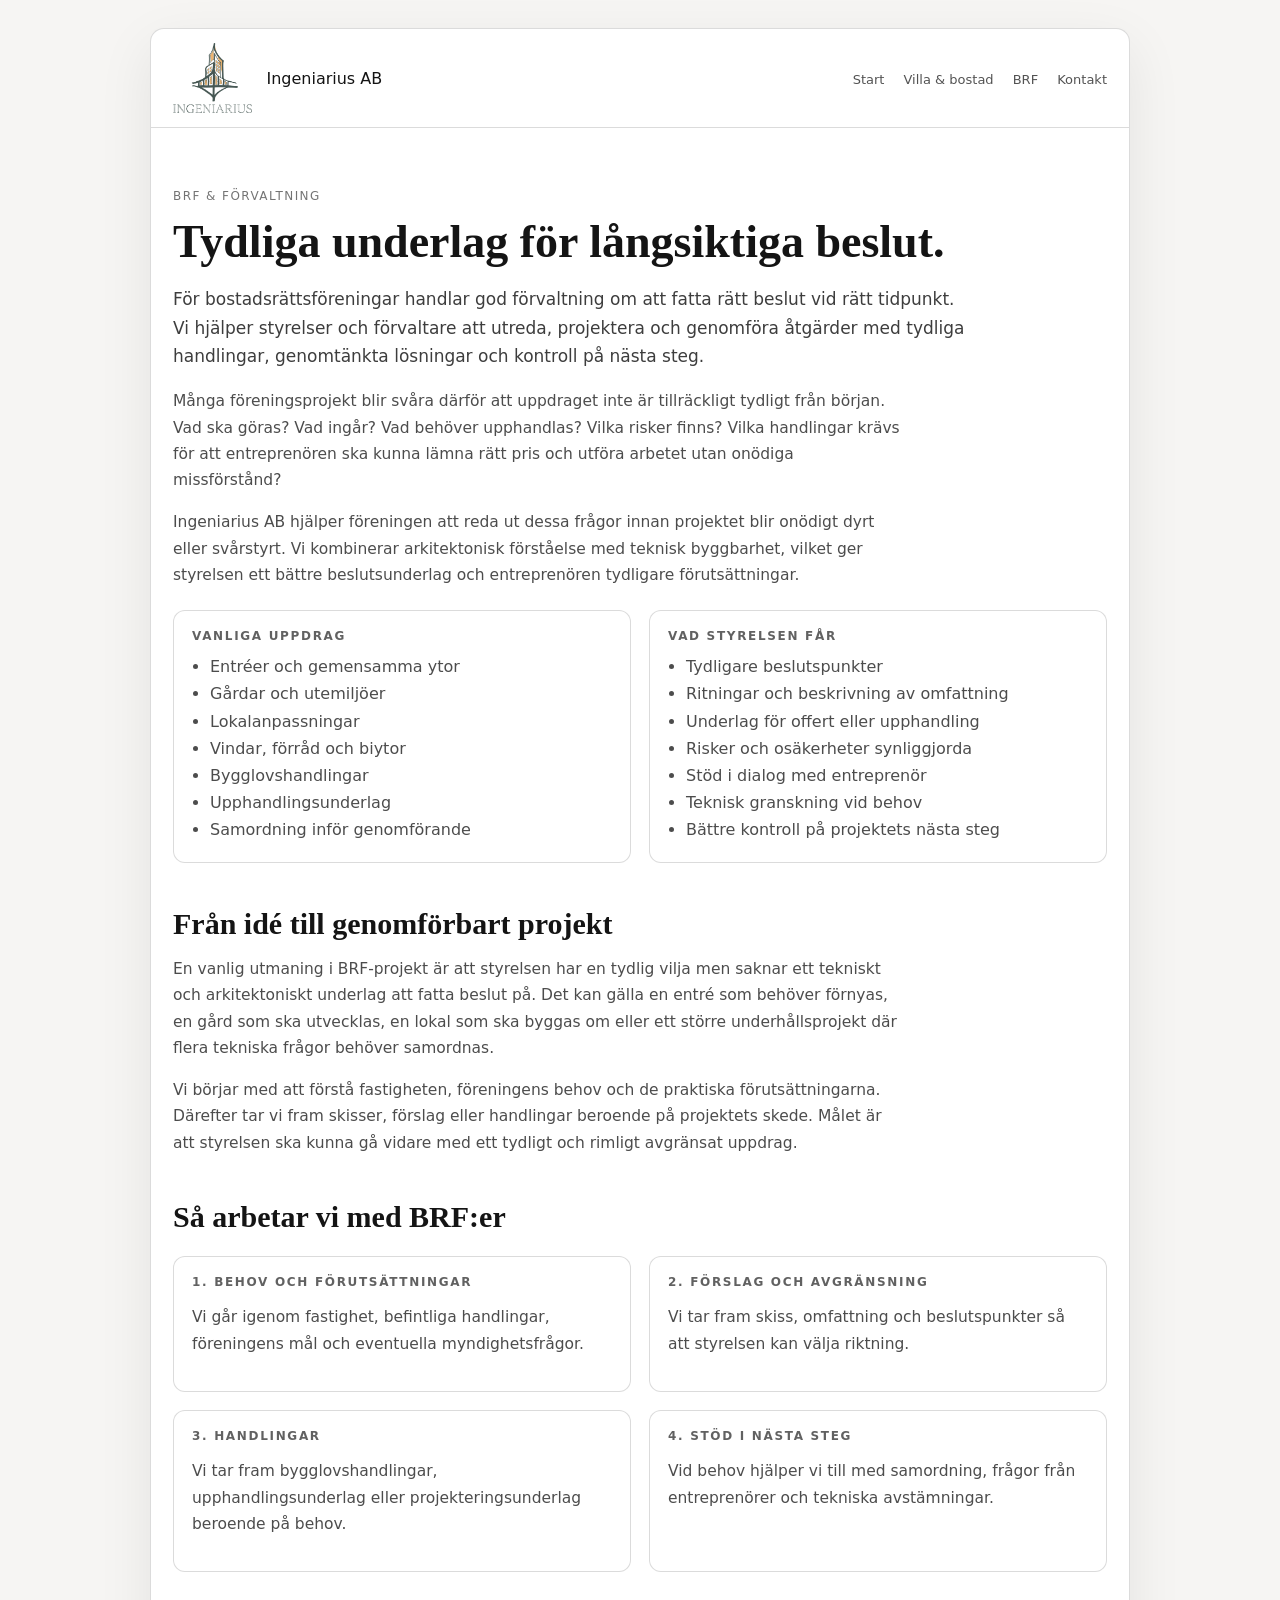
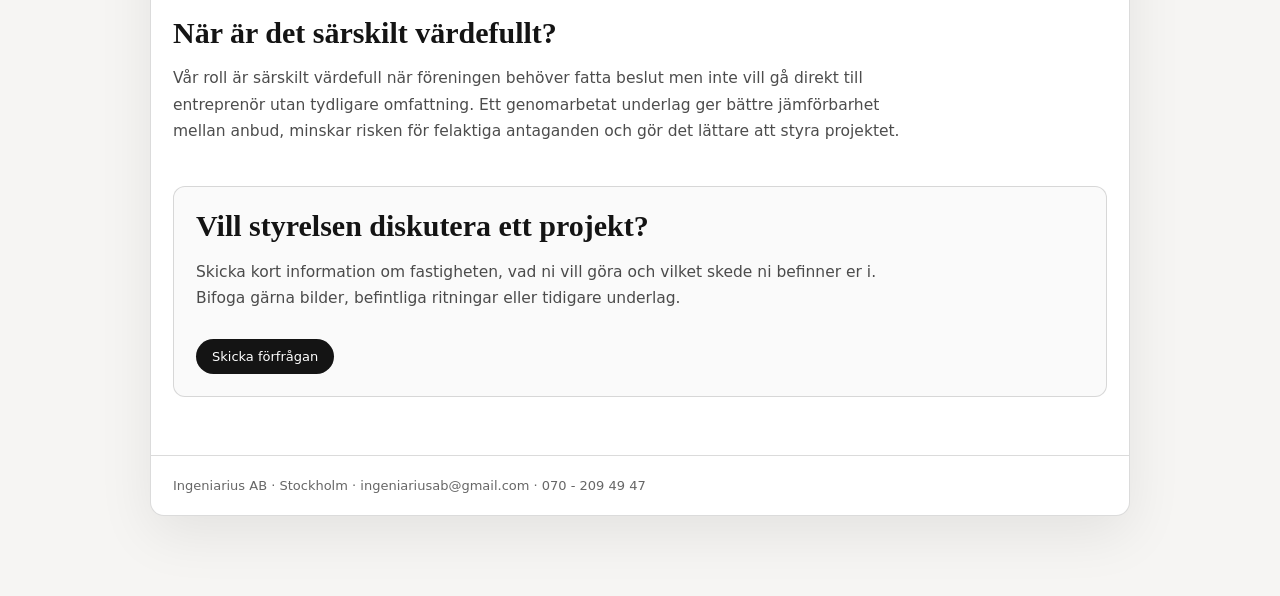
==== brf-och-forvaltning.html @ f2232876 "Create brf-och-forvaltning.html" ====
<!doctype html>
<html lang="sv">
<head>
  <meta charset="utf-8">
  <meta name="viewport" content="width=device-width,initial-scale=1">
  <title>BRF & förvaltning — Ingeniarius AB</title>
  <style>
    body{margin:0;background:#f6f5f3;color:#141414;font-family:system-ui,-apple-system,Segoe UI,Roboto,Arial,sans-serif}
    .wrap{max-width:980px;margin:0 auto;padding:28px 18px 80px}
    .card{background:#fff;border:1px solid rgba(0,0,0,.14);border-radius:14px;box-shadow:0 18px 55px rgba(0,0,0,.08);overflow:hidden}
    header{display:flex;justify-content:space-between;align-items:center;padding:14px 22px;border-bottom:1px solid rgba(0,0,0,.14)}
    .brand{display:flex;align-items:center;gap:14px;text-decoration:none;color:#141414}
    .brand img{height:70px;width:auto}
    nav a{margin-left:14px;text-decoration:none;color:rgba(0,0,0,.68);font-size:13px}
    main{padding:58px 22px}
    h1,h2{font-family:Georgia,serif;font-weight:600}
    h1{font-size:46px;line-height:1.05;margin:0 0 18px}
    h2{font-size:30px;margin:44px 0 12px}
    p{font-size:15.5px;line-height:1.7;color:rgba(0,0,0,.70);max-width:74ch}
    .lead{font-size:17px;color:rgba(0,0,0,.76)}
    .grid{display:grid;grid-template-columns:1fr 1fr;gap:18px;margin-top:22px}
    .box{border:1px solid rgba(0,0,0,.14);border-radius:12px;padding:18px;background:#fff}
    .box h3{font-size:12px;letter-spacing:.14em;text-transform:uppercase;color:rgba(0,0,0,.62);margin:0 0 10px}
    ul{margin:0;padding-left:18px;color:rgba(0,0,0,.70);line-height:1.7}
    .cta{margin-top:42px;padding:22px;border:1px solid rgba(0,0,0,.14);border-radius:12px;background:#fafafa}
    .btn{display:inline-block;margin-top:12px;padding:10px 16px;border-radius:999px;background:#141414;color:#fff;text-decoration:none;font-size:13px}
    footer{padding:22px;border-top:1px solid rgba(0,0,0,.14);color:rgba(0,0,0,.60);font-size:13px}
    @media(max-width:760px){.grid{grid-template-columns:1fr}h1{font-size:38px}header{align-items:flex-start;flex-direction:column;gap:12px}nav a{margin-left:0;margin-right:12px}.brand img{height:56px}}
  </style>
</head>

<body>
  <div class="wrap">
    <div class="card">
      <header>
        <a class="brand" href="index.html">
          <img src="/assets/img/ING.png" alt="Ingeniarius AB">
          <span>Ingeniarius AB</span>
        </a>
        <nav>
          <a href="index.html">Start</a>
          <a href="villa-och-bostad.html">Villa & bostad</a>
          <a href="brf-och-forvaltning.html">BRF</a>
          <a href="kontakt.html">Kontakt</a>
        </nav>
      </header>

      <main>
        <p style="font-size:12px;letter-spacing:.12em;text-transform:uppercase;color:rgba(0,0,0,.55);margin:0 0 12px">
          BRF & förvaltning
        </p>

        <h1>Tydliga underlag för långsiktiga beslut.</h1>

        <p class="lead">
          För bostadsrättsföreningar handlar god förvaltning om att fatta rätt beslut vid rätt tidpunkt.
          Vi hjälper styrelser och förvaltare att utreda, projektera och genomföra åtgärder med tydliga handlingar,
          genomtänkta lösningar och kontroll på nästa steg.
        </p>

        <p>
          Många föreningsprojekt blir svåra därför att uppdraget inte är tillräckligt tydligt från början.
          Vad ska göras? Vad ingår? Vad behöver upphandlas? Vilka risker finns? Vilka handlingar krävs för att entreprenören
          ska kunna lämna rätt pris och utföra arbetet utan onödiga missförstånd?
        </p>

        <p>
          Ingeniarius AB hjälper föreningen att reda ut dessa frågor innan projektet blir onödigt dyrt eller svårstyrt.
          Vi kombinerar arkitektonisk förståelse med teknisk byggbarhet, vilket ger styrelsen ett bättre beslutsunderlag
          och entreprenören tydligare förutsättningar.
        </p>

        <div class="grid">
          <div class="box">
            <h3>Vanliga uppdrag</h3>
            <ul>
              <li>Entréer och gemensamma ytor</li>
              <li>Gårdar och utemiljöer</li>
              <li>Lokalanpassningar</li>
              <li>Vindar, förråd och biytor</li>
              <li>Bygglovshandlingar</li>
              <li>Upphandlingsunderlag</li>
              <li>Samordning inför genomförande</li>
            </ul>
          </div>

          <div class="box">
            <h3>Vad styrelsen får</h3>
            <ul>
              <li>Tydligare beslutspunkter</li>
              <li>Ritningar och beskrivning av omfattning</li>
              <li>Underlag för offert eller upphandling</li>
              <li>Risker och osäkerheter synliggjorda</li>
              <li>Stöd i dialog med entreprenör</li>
              <li>Teknisk granskning vid behov</li>
              <li>Bättre kontroll på projektets nästa steg</li>
            </ul>
          </div>
        </div>

        <h2>Från idé till genomförbart projekt</h2>

        <p>
          En vanlig utmaning i BRF-projekt är att styrelsen har en tydlig vilja men saknar ett tekniskt och arkitektoniskt
          underlag att fatta beslut på. Det kan gälla en entré som behöver förnyas, en gård som ska utvecklas,
          en lokal som ska byggas om eller ett större underhållsprojekt där flera tekniska frågor behöver samordnas.
        </p>

        <p>
          Vi börjar med att förstå fastigheten, föreningens behov och de praktiska förutsättningarna.
          Därefter tar vi fram skisser, förslag eller handlingar beroende på projektets skede.
          Målet är att styrelsen ska kunna gå vidare med ett tydligt och rimligt avgränsat uppdrag.
        </p>

        <h2>Så arbetar vi med BRF:er</h2>

        <div class="grid">
          <div class="box">
            <h3>1. Behov och förutsättningar</h3>
            <p>Vi går igenom fastighet, befintliga handlingar, föreningens mål och eventuella myndighetsfrågor.</p>
          </div>
          <div class="box">
            <h3>2. Förslag och avgränsning</h3>
            <p>Vi tar fram skiss, omfattning och beslutspunkter så att styrelsen kan välja riktning.</p>
          </div>
          <div class="box">
            <h3>3. Handlingar</h3>
            <p>Vi tar fram bygglovshandlingar, upphandlingsunderlag eller projekteringsunderlag beroende på behov.</p>
          </div>
          <div class="box">
            <h3>4. Stöd i nästa steg</h3>
            <p>Vid behov hjälper vi till med samordning, frågor från entreprenörer och tekniska avstämningar.</p>
          </div>
        </div>

        <h2>När är det särskilt värdefullt?</h2>

        <p>
          Vår roll är särskilt värdefull när föreningen behöver fatta beslut men inte vill gå direkt till entreprenör
          utan tydligare omfattning. Ett genomarbetat underlag ger bättre jämförbarhet mellan anbud, minskar risken
          för felaktiga antaganden och gör det lättare att styra projektet.
        </p>

        <div class="cta">
          <h2 style="margin-top:0">Vill styrelsen diskutera ett projekt?</h2>
          <p>
            Skicka kort information om fastigheten, vad ni vill göra och vilket skede ni befinner er i.
            Bifoga gärna bilder, befintliga ritningar eller tidigare underlag.
          </p>
          <a class="btn" href="mailto:ingeniariusab@gmail.com?subject=BRF%20och%20förvaltning%20-%20förfrågan">Skicka förfrågan</a>
        </div>
      </main>

      <footer>
        Ingeniarius AB · Stockholm · ingeniariusab@gmail.com · 070 - 209 49 47
      </footer>
    </div>
  </div>
</body>
</html>
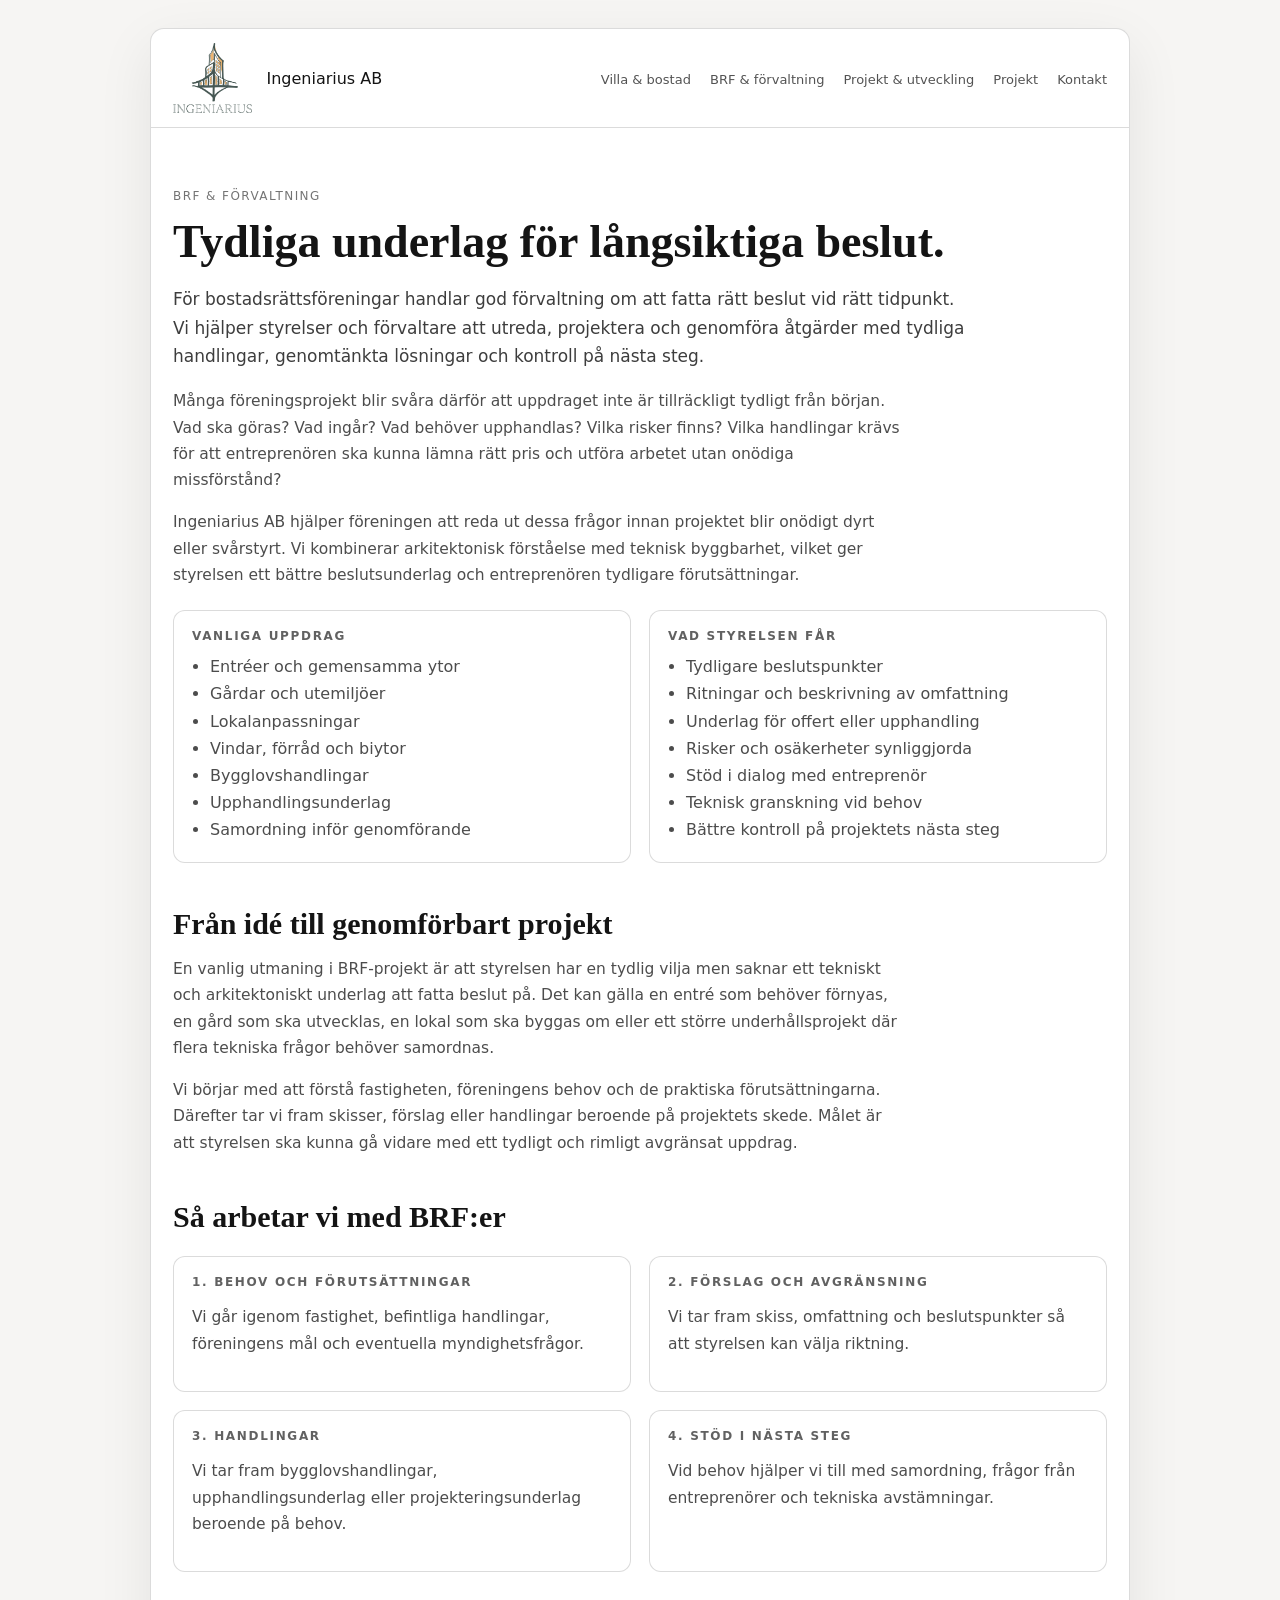
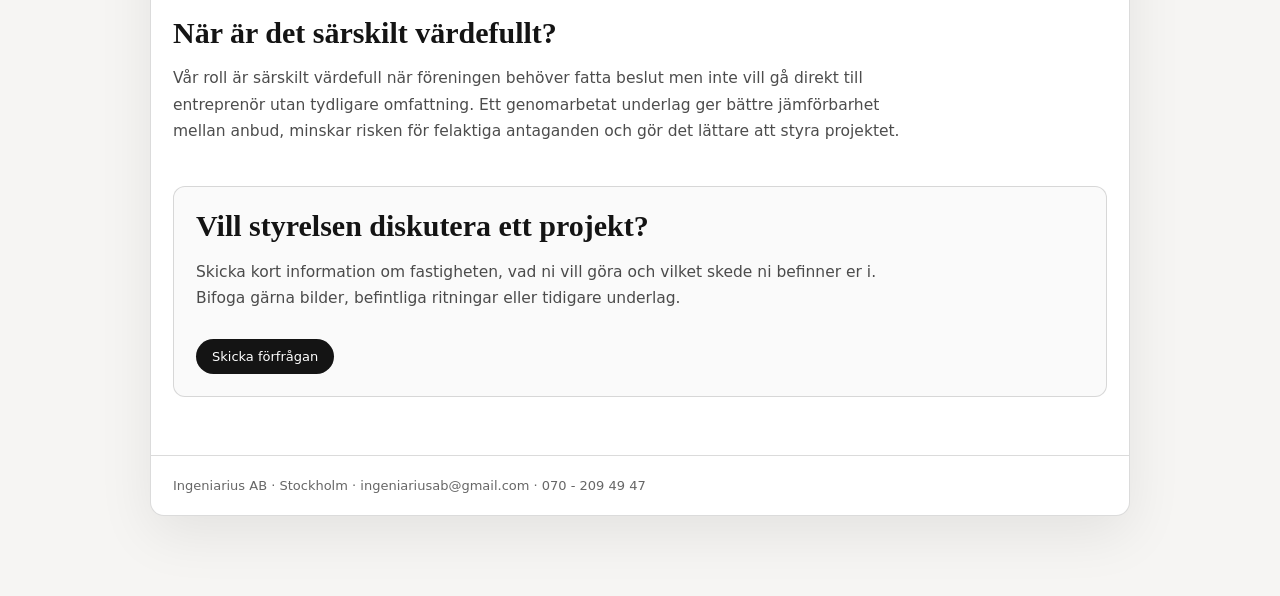
==== commit 5b9b8489: "Update brf-och-forvaltning.html" ====
--- a/brf-och-forvaltning.html
+++ b/brf-och-forvaltning.html
@@ -33,17 +33,21 @@
   <div class="wrap">
     <div class="card">
       <header>
-        <a class="brand" href="index.html">
-          <img src="/assets/img/ING.png" alt="Ingeniarius AB">
-          <span>Ingeniarius AB</span>
-        </a>
-        <nav>
-          <a href="index.html">Start</a>
-          <a href="villa-och-bostad.html">Villa & bostad</a>
-          <a href="brf-och-forvaltning.html">BRF</a>
-          <a href="kontakt.html">Kontakt</a>
-        </nav>
-      </header>
+          <a class="brand" href="index.html" aria-label="Ingeniarius AB">
+            <img class="logo" src="assets/img/ING.png" alt="Ingeniarius AB">
+            <span class="brand-text">Ingeniarius AB</span>
+          </a>
+        
+          <div class="nav-right">
+            <nav aria-label="Huvudmeny">
+              <a href="villa-och-bostad.html">Villa &amp; bostad</a>
+              <a href="brf-och-forvaltning.html">BRF &amp; förvaltning</a>
+              <a href="projekt-och-utveckling.html">Projekt &amp; utveckling</a>
+              <a href="projekt.html">Projekt</a>
+              <a href="index.html#kontakt">Kontakt</a>
+            </nav>
+          </div>
+        </header>
 
       <main>
         <p style="font-size:12px;letter-spacing:.12em;text-transform:uppercase;color:rgba(0,0,0,.55);margin:0 0 12px">
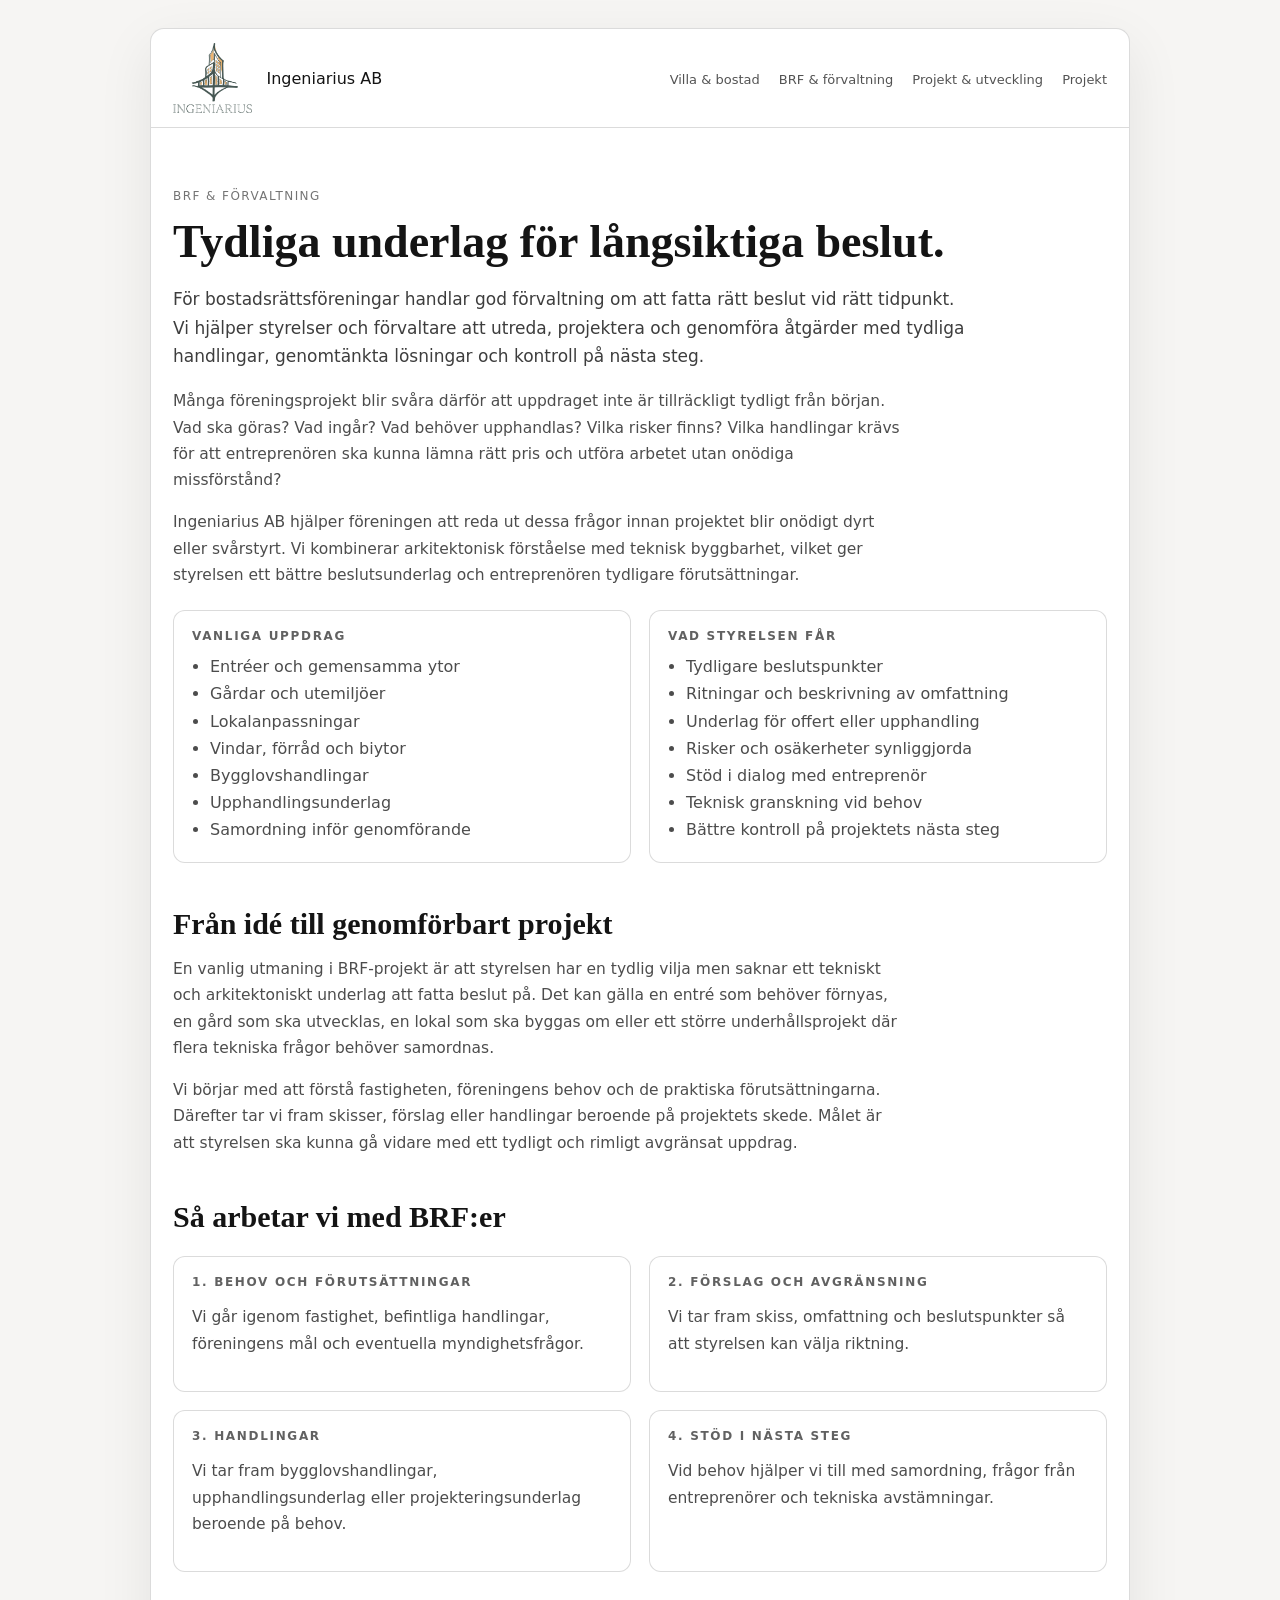
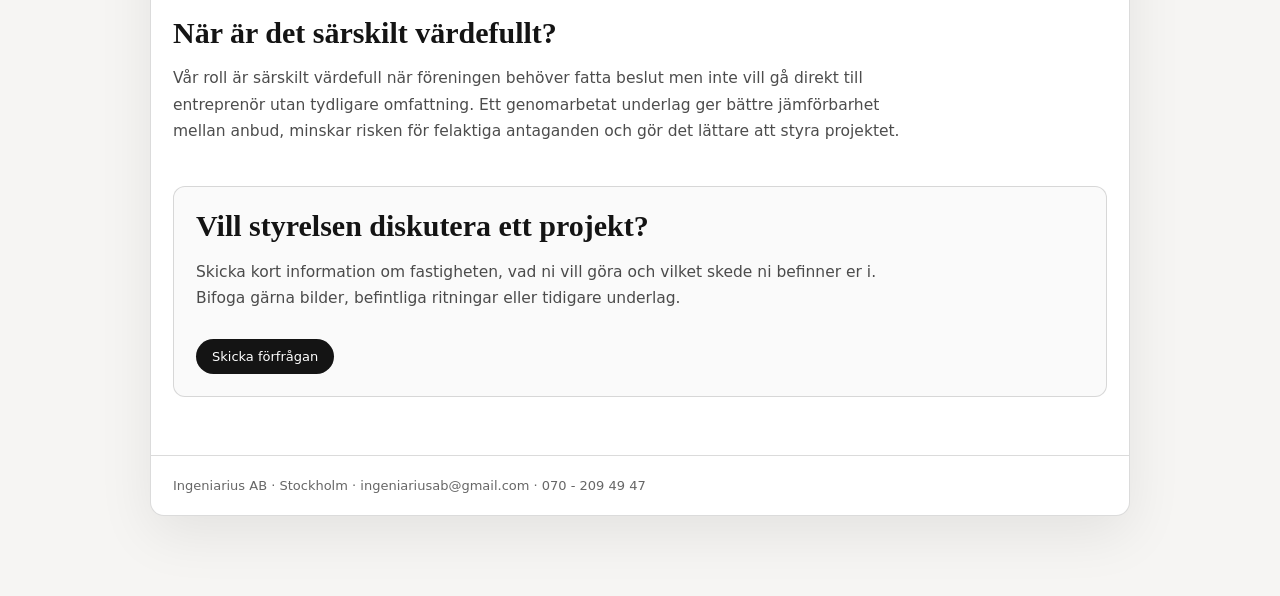
==== commit 1764694b: "Update brf-och-forvaltning.html" ====
--- a/brf-och-forvaltning.html
+++ b/brf-och-forvaltning.html
@@ -44,7 +44,6 @@
               <a href="brf-och-forvaltning.html">BRF &amp; förvaltning</a>
               <a href="projekt-och-utveckling.html">Projekt &amp; utveckling</a>
               <a href="projekt.html">Projekt</a>
-              <a href="index.html#kontakt">Kontakt</a>
             </nav>
           </div>
         </header>
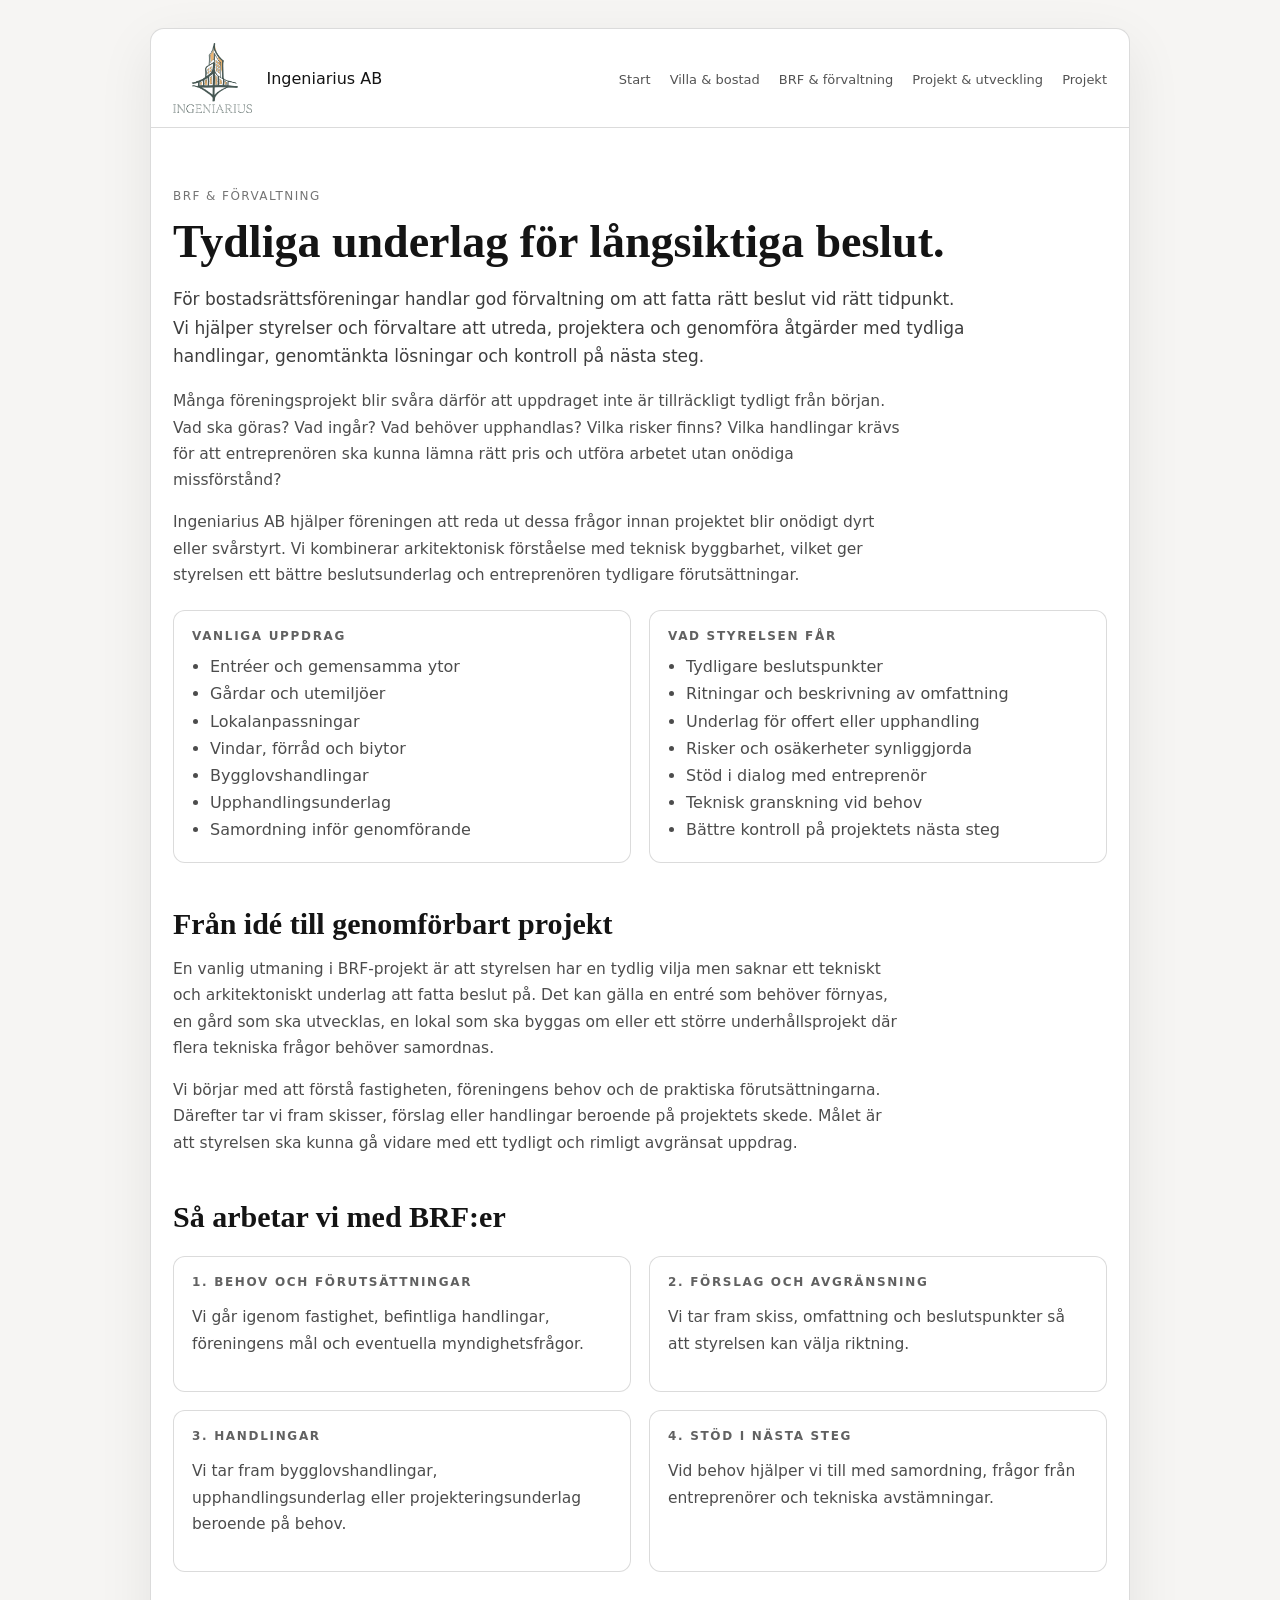
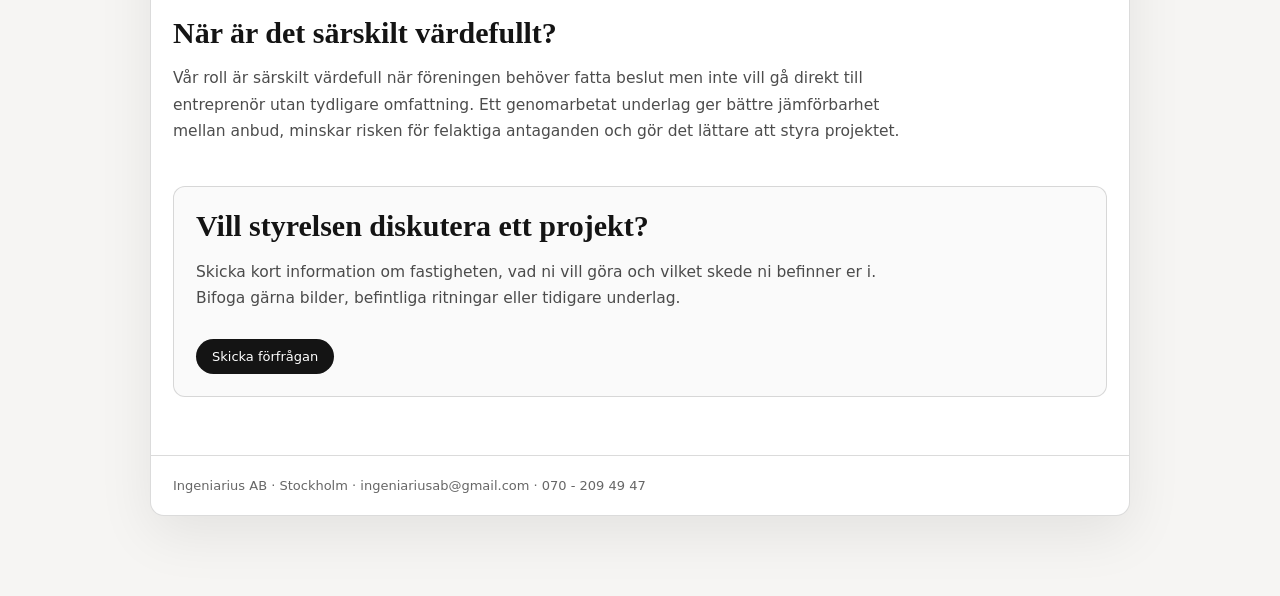
==== commit 522e86dc: "Update brf-och-forvaltning.html" ====
--- a/brf-och-forvaltning.html
+++ b/brf-och-forvaltning.html
@@ -40,6 +40,7 @@
         
           <div class="nav-right">
             <nav aria-label="Huvudmeny">
+              <a href="index.html">Start</a>
               <a href="villa-och-bostad.html">Villa &amp; bostad</a>
               <a href="brf-och-forvaltning.html">BRF &amp; förvaltning</a>
               <a href="projekt-och-utveckling.html">Projekt &amp; utveckling</a>
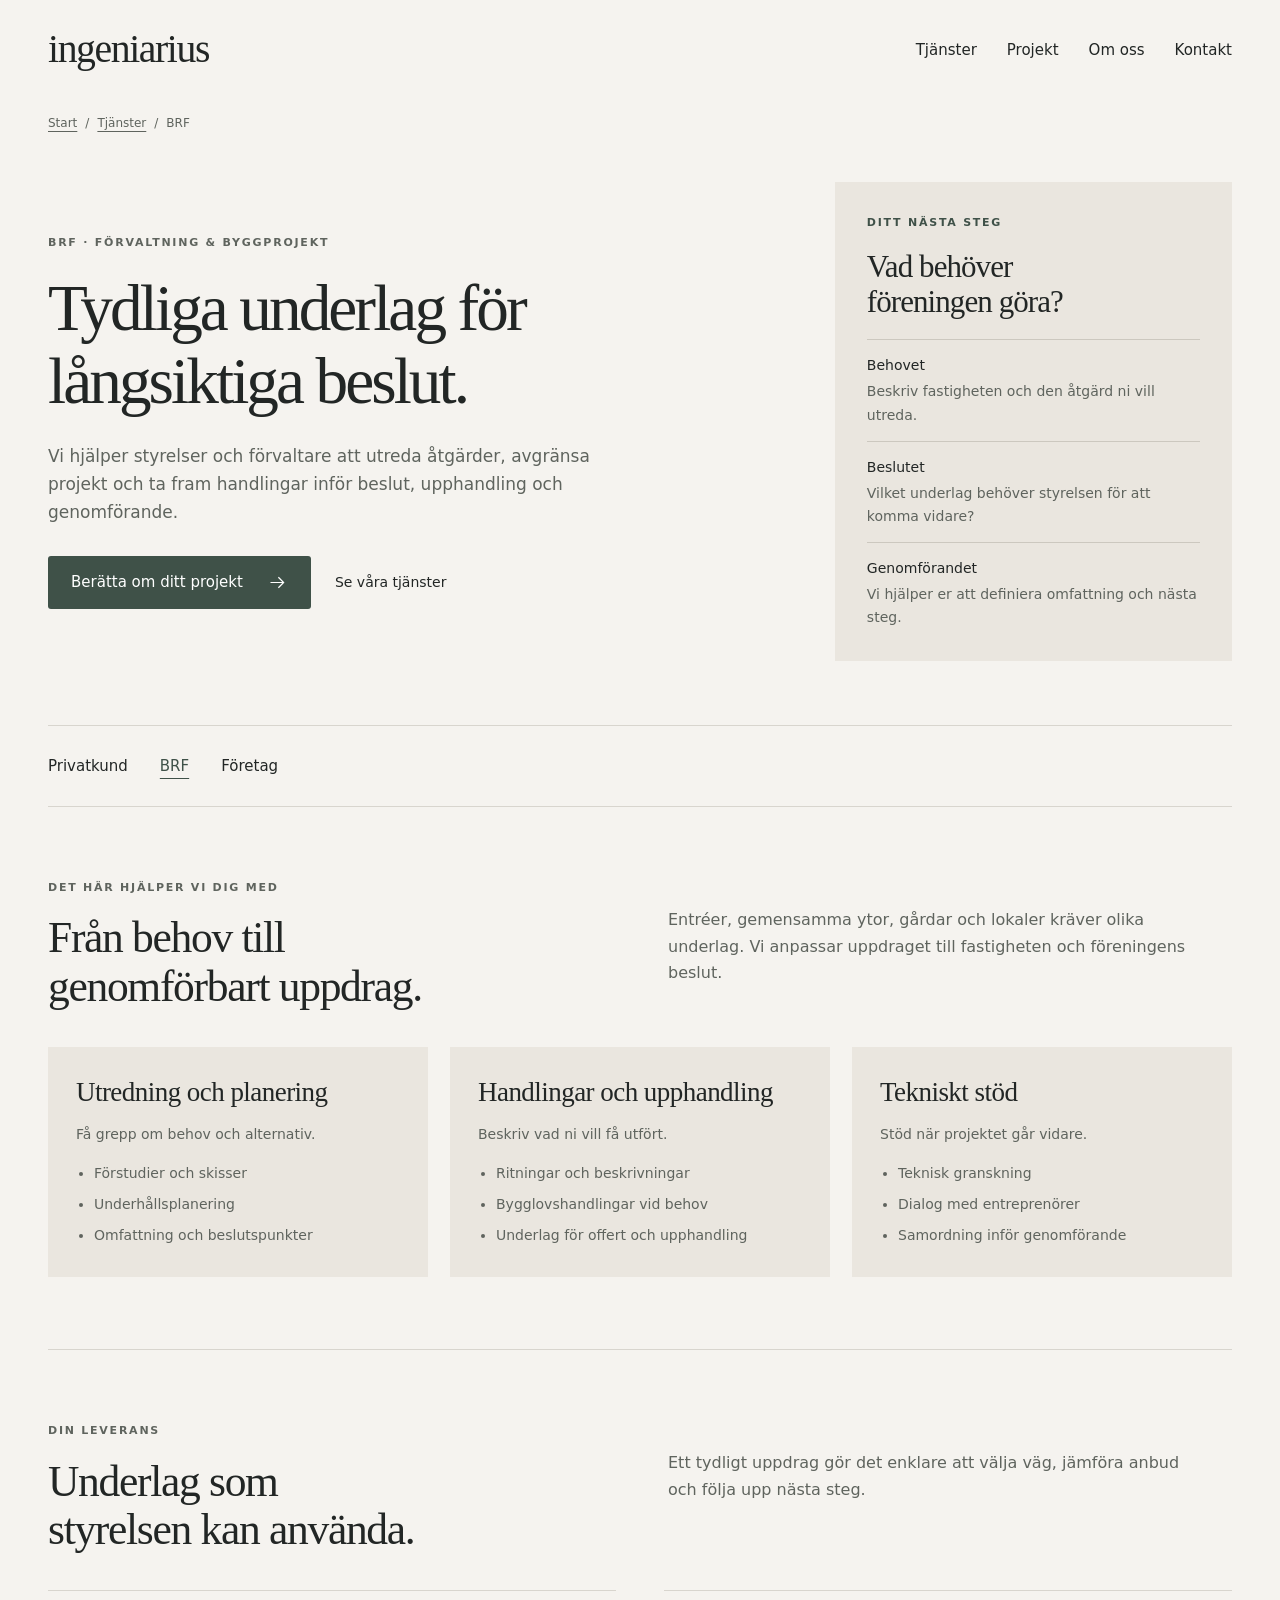
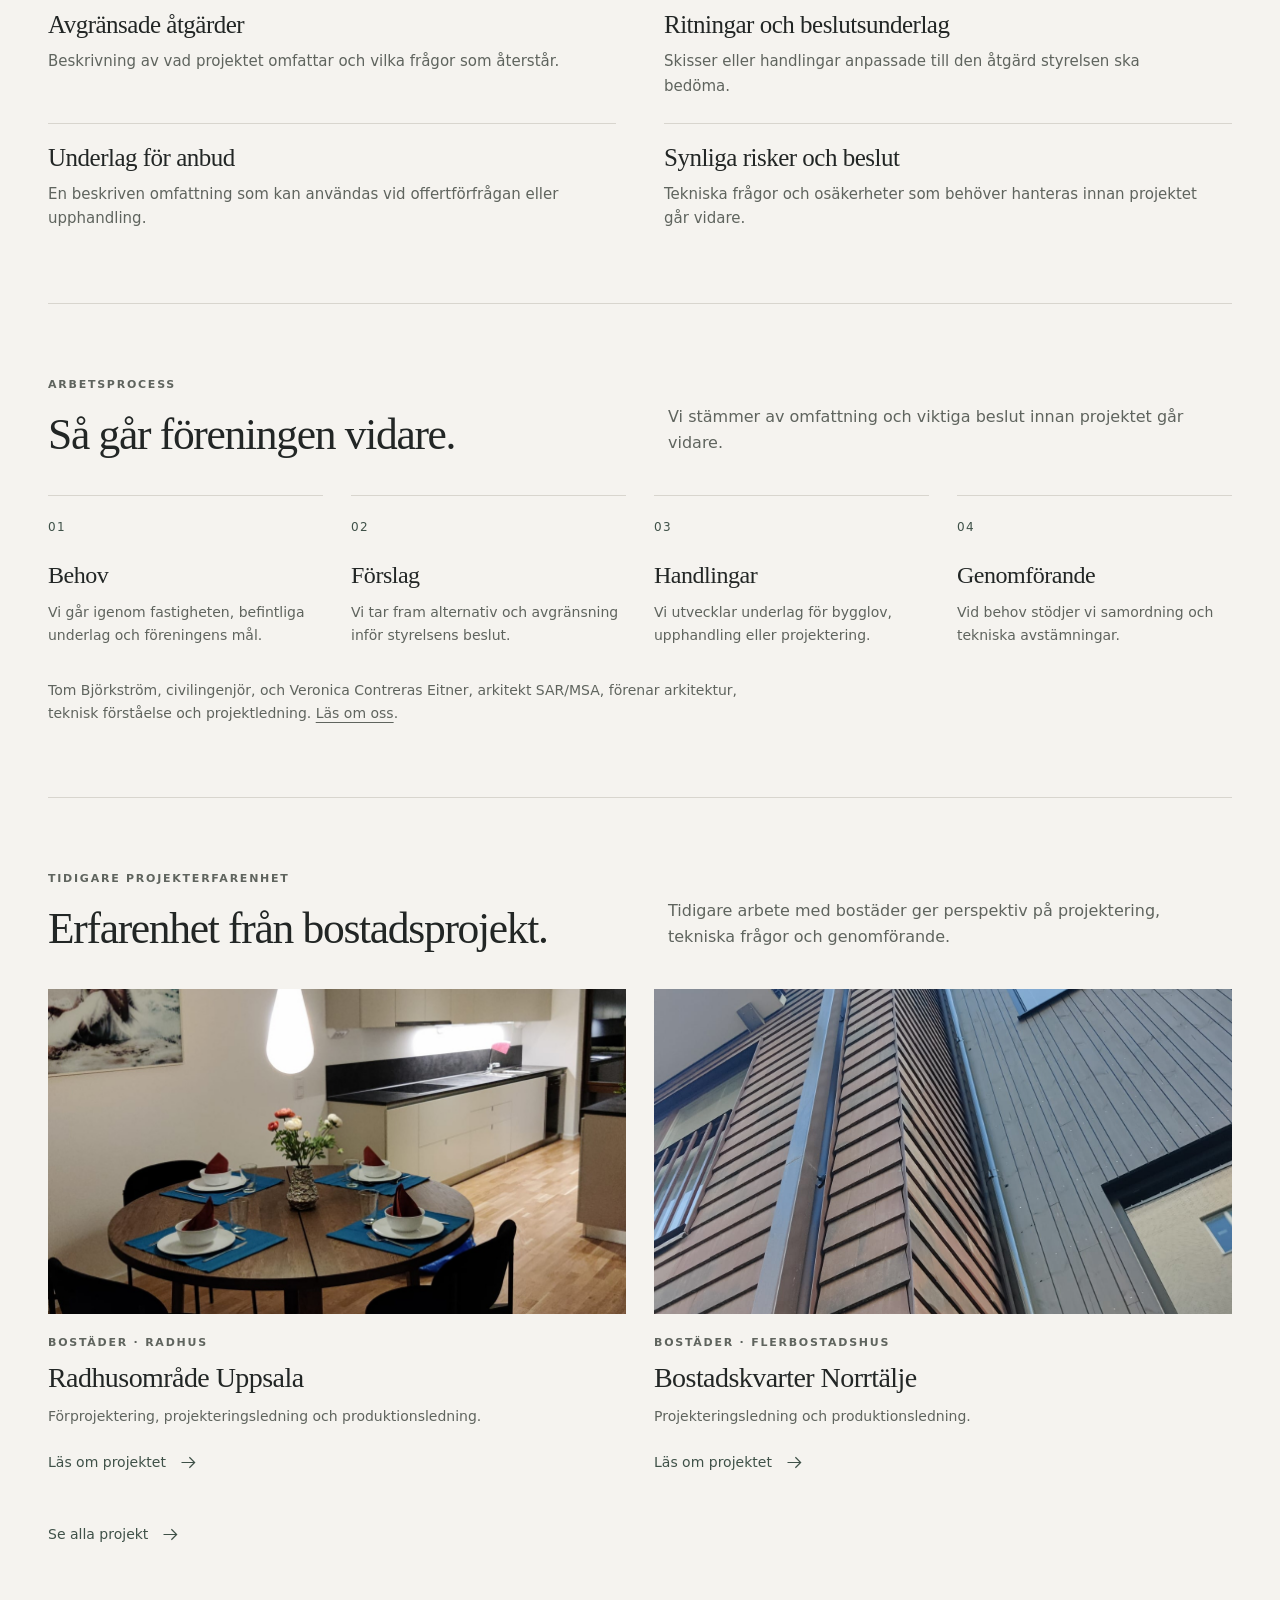
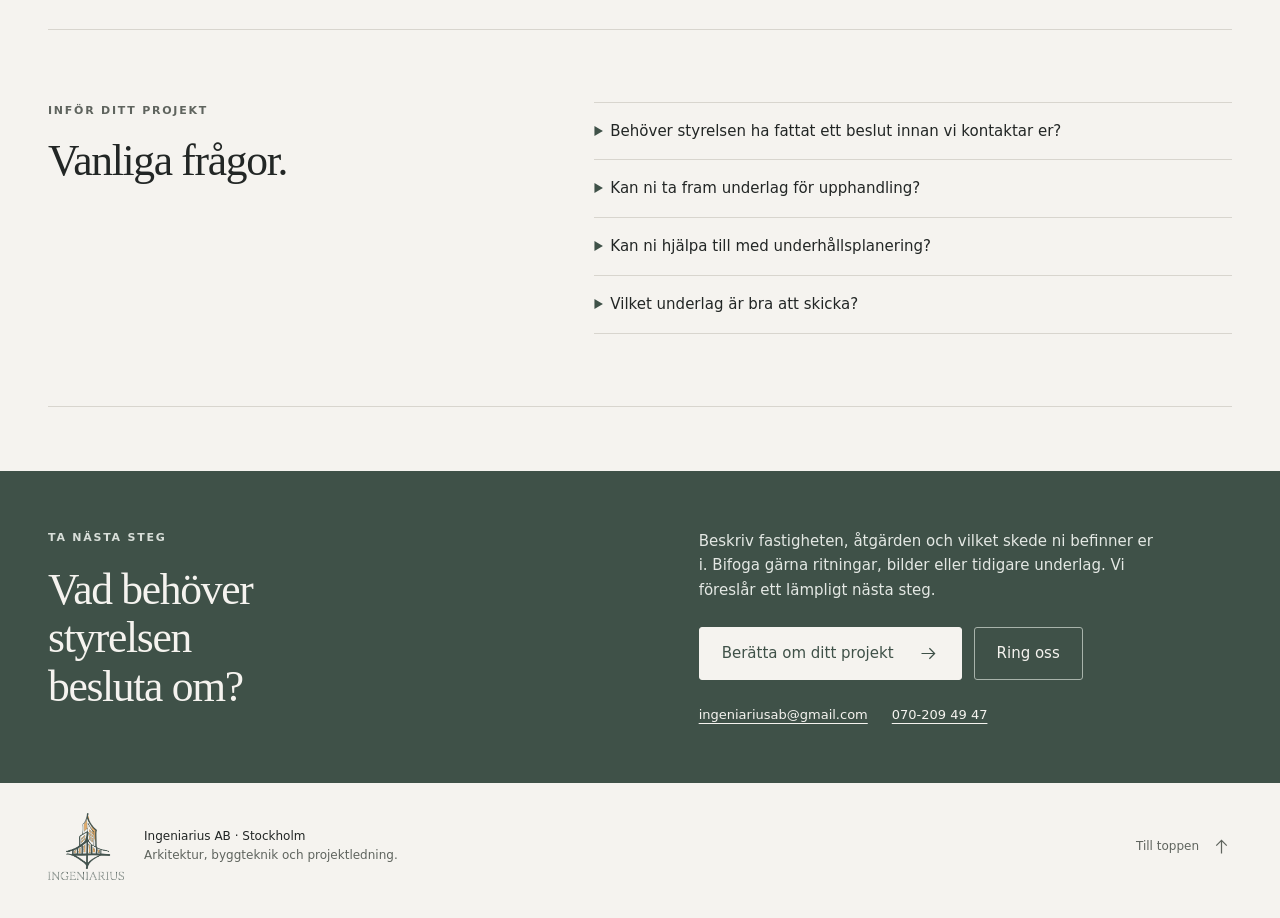
==== commit b6a0dd81: "Unify project and service pages with the new homepage style" ====
--- a/brf-och-forvaltning.html
+++ b/brf-och-forvaltning.html
@@ -2,163 +2,106 @@
 <html lang="sv">
 <head>
   <meta charset="utf-8">
-  <meta name="viewport" content="width=device-width,initial-scale=1">
-  <title>BRF & förvaltning — Ingeniarius AB</title>
-  <style>
-    body{margin:0;background:#f6f5f3;color:#141414;font-family:system-ui,-apple-system,Segoe UI,Roboto,Arial,sans-serif}
-    .wrap{max-width:980px;margin:0 auto;padding:28px 18px 80px}
-    .card{background:#fff;border:1px solid rgba(0,0,0,.14);border-radius:14px;box-shadow:0 18px 55px rgba(0,0,0,.08);overflow:hidden}
-    header{display:flex;justify-content:space-between;align-items:center;padding:14px 22px;border-bottom:1px solid rgba(0,0,0,.14)}
-    .brand{display:flex;align-items:center;gap:14px;text-decoration:none;color:#141414}
-    .brand img{height:70px;width:auto}
-    nav a{margin-left:14px;text-decoration:none;color:rgba(0,0,0,.68);font-size:13px}
-    main{padding:58px 22px}
-    h1,h2{font-family:Georgia,serif;font-weight:600}
-    h1{font-size:46px;line-height:1.05;margin:0 0 18px}
-    h2{font-size:30px;margin:44px 0 12px}
-    p{font-size:15.5px;line-height:1.7;color:rgba(0,0,0,.70);max-width:74ch}
-    .lead{font-size:17px;color:rgba(0,0,0,.76)}
-    .grid{display:grid;grid-template-columns:1fr 1fr;gap:18px;margin-top:22px}
-    .box{border:1px solid rgba(0,0,0,.14);border-radius:12px;padding:18px;background:#fff}
-    .box h3{font-size:12px;letter-spacing:.14em;text-transform:uppercase;color:rgba(0,0,0,.62);margin:0 0 10px}
-    ul{margin:0;padding-left:18px;color:rgba(0,0,0,.70);line-height:1.7}
-    .cta{margin-top:42px;padding:22px;border:1px solid rgba(0,0,0,.14);border-radius:12px;background:#fafafa}
-    .btn{display:inline-block;margin-top:12px;padding:10px 16px;border-radius:999px;background:#141414;color:#fff;text-decoration:none;font-size:13px}
-    footer{padding:22px;border-top:1px solid rgba(0,0,0,.14);color:rgba(0,0,0,.60);font-size:13px}
-    @media(max-width:760px){.grid{grid-template-columns:1fr}h1{font-size:38px}header{align-items:flex-start;flex-direction:column;gap:12px}nav a{margin-left:0;margin-right:12px}.brand img{height:56px}}
-  </style>
+  <meta name="viewport" content="width=device-width, initial-scale=1">
+  <meta name="theme-color" content="#f5f3ef">
+  <title>BRF &amp; förvaltning | Tekniskt stöd och projektering | Ingeniarius AB</title>
+  <meta name="description" content="Beslutsunderlag, underhållsplanering, bygglovs- och upphandlingsunderlag för bostadsrättsföreningar. Tekniskt stöd från Ingeniarius.">
+  <link rel="canonical" href="https://www.ingeniarius.se/brf-och-forvaltning.html">
+  <link rel="icon" href="assets/img/ING.png" type="image/png">
+  <link rel="stylesheet" href="assets/css/subpages.css">
+  <meta property="og:type" content="website">
+  <meta property="og:locale" content="sv_SE">
+  <meta property="og:title" content="BRF &amp; förvaltning | Tekniskt stöd och projektering | Ingeniarius AB">
+  <meta property="og:description" content="Beslutsunderlag, underhållsplanering, bygglovs- och upphandlingsunderlag för bostadsrättsföreningar. Tekniskt stöd från Ingeniarius.">
+  <meta property="og:url" content="https://www.ingeniarius.se/brf-och-forvaltning.html">
+  <meta property="og:image" content="https://www.ingeniarius.se/assets/img/ING.png">
+  <script type="application/ld+json">{"@context": "https://schema.org", "@graph": [{"@type": "WebPage", "name": "BRF & förvaltning | Tekniskt stöd och projektering | Ingeniarius AB", "url": "https://www.ingeniarius.se/brf-och-forvaltning.html", "inLanguage": "sv", "description": "Beslutsunderlag, underhållsplanering, bygglovs- och upphandlingsunderlag för bostadsrättsföreningar. Tekniskt stöd från Ingeniarius."}, {"@type": "BreadcrumbList", "itemListElement": [{"@type": "ListItem", "position": 1, "name": "Start", "item": "https://www.ingeniarius.se/"}, {"@type": "ListItem", "position": 2, "name": "BRF", "item": "https://www.ingeniarius.se/brf-och-forvaltning.html"}]}]}</script>
 </head>
-
-<body>
-  <div class="wrap">
-    <div class="card">
-      <header>
-          <a class="brand" href="index.html" aria-label="Ingeniarius AB">
-            <img class="logo" src="assets/img/ING.png" alt="Ingeniarius AB">
-            <span class="brand-text">Ingeniarius AB</span>
-          </a>
-        
-          <div class="nav-right">
-            <nav aria-label="Huvudmeny">
-              <a href="index.html">Start</a>
-              <a href="villa-och-bostad.html">Villa &amp; bostad</a>
-              <a href="brf-och-forvaltning.html">BRF &amp; förvaltning</a>
-              <a href="projekt-och-utveckling.html">Projekt &amp; utveckling</a>
-              <a href="projekt.html">Projekt</a>
-            </nav>
+<body id="top">
+  <a class="skip-link" href="#innehall">Hoppa till innehållet</a>
+  <header class="site-header container">
+    <a class="wordmark" href="index.html" aria-label="Ingeniarius AB – startsida">ingeniarius</a>
+    <nav class="site-nav" aria-label="Huvudmeny">
+      <a href="index.html#tjanster">Tjänster</a>
+      <a href="projekt.html">Projekt</a>
+      <a href="index.html#om-oss">Om oss</a>
+      <a href="#kontakt">Kontakt</a>
+    </nav>
+  </header>
+  <main id="innehall">
+    <div class="container">
+      <nav aria-label="Brödsmulor"><ol class="breadcrumb"><li><a href="index.html">Start</a></li><li><a href="index.html#tjanster">Tjänster</a></li><li aria-current="page">BRF</li></ol></nav>
+      <section class="hero" aria-labelledby="hero-rubrik">
+        <div><p class="eyebrow">BRF · Förvaltning &amp; byggprojekt</p><h1 id="hero-rubrik">Tydliga underlag för långsiktiga beslut.</h1>
+          <p class="lead">Vi hjälper styrelser och förvaltare att utreda åtgärder, avgränsa projekt och ta fram handlingar inför beslut, upphandling och genomförande.</p>
+          <div class="hero-actions"><a class="button" href="#kontakt">Berätta om ditt projekt <svg viewBox="0 0 24 24" fill="none" stroke="currentColor" stroke-width="1.4" aria-hidden="true"><path d="M4 12h15m-6-6 6 6-6 6"/></svg></a><a class="text-link" href="#uppdrag">Se våra tjänster</a></div>
+        </div>
+        <aside class="hero-note" aria-labelledby="nasta-steg-rubrik"><p class="eyebrow">Ditt nästa steg</p><h2 id="nasta-steg-rubrik">Vad behöver föreningen göra?</h2><ul class="note-list"><li><strong>Behovet</strong>Beskriv fastigheten och den åtgärd ni vill utreda.</li><li><strong>Beslutet</strong>Vilket underlag behöver styrelsen för att komma vidare?</li><li><strong>Genomförandet</strong>Vi hjälper er att definiera omfattning och nästa steg.</li></ul></aside>
+      </section>
+      <nav class="audience-nav" aria-label="Tjänster för olika kunder"><a href="villa-och-bostad.html">Privatkund</a><a href="brf-och-forvaltning.html" aria-current="page">BRF</a><a href="projekt-och-utveckling.html">Företag</a></nav>
+      <section class="section" id="uppdrag" aria-labelledby="uppdrag-rubrik">
+        <div class="section-heading">
+        <div><p class="eyebrow">Det här hjälper vi dig med</p><h2 id="uppdrag-rubrik">Från behov till genomförbart uppdrag.</h2></div>
+        <p class="section-intro">Entréer, gemensamma ytor, gårdar och lokaler kräver olika underlag. Vi anpassar uppdraget till fastigheten och föreningens beslut.</p>
+      </div>
+        <div class="offer-grid"><article class="offer-card"><h3>Utredning och planering</h3><p>Få grepp om behov och alternativ.</p><ul><li>Förstudier och skisser</li><li>Underhållsplanering</li><li>Omfattning och beslutspunkter</li></ul></article><article class="offer-card"><h3>Handlingar och upphandling</h3><p>Beskriv vad ni vill få utfört.</p><ul><li>Ritningar och beskrivningar</li><li>Bygglovshandlingar vid behov</li><li>Underlag för offert och upphandling</li></ul></article><article class="offer-card"><h3>Tekniskt stöd</h3><p>Stöd när projektet går vidare.</p><ul><li>Teknisk granskning</li><li>Dialog med entreprenörer</li><li>Samordning inför genomförande</li></ul></article></div>
+      </section>
+      <section class="section" aria-labelledby="leverans-rubrik">
+        <div class="section-heading">
+        <div><p class="eyebrow">Din leverans</p><h2 id="leverans-rubrik">Underlag som styrelsen kan använda.</h2></div>
+        <p class="section-intro">Ett tydligt uppdrag gör det enklare att välja väg, jämföra anbud och följa upp nästa steg.</p>
+      </div>
+        <ul class="deliverables"><li><h3>Avgränsade åtgärder</h3><p>Beskrivning av vad projektet omfattar och vilka frågor som återstår.</p></li><li><h3>Ritningar och beslutsunderlag</h3><p>Skisser eller handlingar anpassade till den åtgärd styrelsen ska bedöma.</p></li><li><h3>Underlag för anbud</h3><p>En beskriven omfattning som kan användas vid offertförfrågan eller upphandling.</p></li><li><h3>Synliga risker och beslut</h3><p>Tekniska frågor och osäkerheter som behöver hanteras innan projektet går vidare.</p></li></ul>
+      </section>
+      <section class="section" aria-labelledby="process-rubrik">
+        <div class="section-heading">
+        <div><p class="eyebrow">Arbetsprocess</p><h2 id="process-rubrik">Så går föreningen vidare.</h2></div>
+        <p class="section-intro">Vi stämmer av omfattning och viktiga beslut innan projektet går vidare.</p>
+      </div>
+        <ol class="process"><li><span class="step-number" aria-hidden="true">01</span><h3>Behov</h3><p>Vi går igenom fastigheten, befintliga underlag och föreningens mål.</p></li><li><span class="step-number" aria-hidden="true">02</span><h3>Förslag</h3><p>Vi tar fram alternativ och avgränsning inför styrelsens beslut.</p></li><li><span class="step-number" aria-hidden="true">03</span><h3>Handlingar</h3><p>Vi utvecklar underlag för bygglov, upphandling eller projektering.</p></li><li><span class="step-number" aria-hidden="true">04</span><h3>Genomförande</h3><p>Vid behov stödjer vi samordning och tekniska avstämningar.</p></li></ol>
+        <p class="people-note">Tom Björkström, civilingenjör, och Veronica Contreras Eitner, arkitekt SAR/MSA, förenar arkitektur, teknisk förståelse och projektledning. <a href="index.html#om-oss">Läs om oss</a>.</p>
+      </section>
+      <section class="section" aria-labelledby="referenser-rubrik">
+        <div class="section-heading">
+        <div><p class="eyebrow">Tidigare projekterfarenhet</p><h2 id="referenser-rubrik">Erfarenhet från bostadsprojekt.</h2></div>
+        <p class="section-intro">Tidigare arbete med bostäder ger perspektiv på projektering, tekniska frågor och genomförande.</p>
+      </div>
+        <div class="reference-grid"><a class="reference-card" href="projekt.html#uppsala">
+        <div class="project-photo"><img class="photo-uppsala" src="assets/img/projekt-radhusomrade-uppsala.jpg" alt="Matplats och kök i en bostad i radhusområdet i Uppsala" width="1166" height="1226" loading="lazy" decoding="async"></div>
+        <div class="reference-copy"><p class="eyebrow">Bostäder · Radhus</p><h3>Radhusområde Uppsala</h3>
+          <p>Förprojektering, projekteringsledning och produktionsledning.</p><span class="text-link">Läs om projektet <svg viewBox="0 0 24 24" fill="none" stroke="currentColor" stroke-width="1.4" aria-hidden="true"><path d="M4 12h15m-6-6 6 6-6 6"/></svg></span>
+        </div>
+      </a><a class="reference-card" href="projekt.html#norrtalje">
+        <div class="project-photo"><img class="photo-norrtalje" src="assets/img/projekt-bostadskvarter-norrtalje.jpg" alt="Träfasader och balkonger i ett bostadskvarter i Norrtälje" width="1500" height="2000" loading="lazy" decoding="async"></div>
+        <div class="reference-copy"><p class="eyebrow">Bostäder · Flerbostadshus</p><h3>Bostadskvarter Norrtälje</h3>
+          <p>Projekteringsledning och produktionsledning.</p><span class="text-link">Läs om projektet <svg viewBox="0 0 24 24" fill="none" stroke="currentColor" stroke-width="1.4" aria-hidden="true"><path d="M4 12h15m-6-6 6 6-6 6"/></svg></span>
+        </div>
+      </a></div>
+        <a class="text-link section-link" href="projekt.html">Se alla projekt <svg viewBox="0 0 24 24" fill="none" stroke="currentColor" stroke-width="1.4" aria-hidden="true"><path d="M4 12h15m-6-6 6 6-6 6"/></svg></a>
+      </section>
+      <section class="section faq" aria-labelledby="faq-rubrik">
+        <div><p class="eyebrow">Inför ditt projekt</p><h2 id="faq-rubrik">Vanliga frågor.</h2></div><div class="faq-list"><details><summary>Behöver styrelsen ha fattat ett beslut innan vi kontaktar er?</summary><p>Nej. En förstudie kan vara ett första steg när föreningen behöver bättre underlag för att välja åtgärd och omfattning.</p></details><details><summary>Kan ni ta fram underlag för upphandling?</summary><p>Ja. Vi kan ta fram ritningar och en beskrivning av omfattningen så att föreningen kan gå vidare med en offertförfrågan eller upphandling.</p></details><details><summary>Kan ni hjälpa till med underhållsplanering?</summary><p>Ja. Beskriv fastigheten, befintliga underlag och föreningens behov så föreslår vi en lämplig omfattning.</p></details><details><summary>Vilket underlag är bra att skicka?</summary><p>Skicka en kort beskrivning, adress och gärna ritningar, bilder eller tidigare utredningar. Ange också vilka beslut styrelsen behöver kunna fatta.</p></details></div>
+      </section>
+    </div>
+    <section id="kontakt" class="contact" aria-labelledby="kontakt-rubrik">
+      <div class="contact-inner container">
+        <div><p class="eyebrow">Ta nästa steg</p><h2 id="kontakt-rubrik">Vad behöver styrelsen besluta om?</h2></div>
+        <div class="contact-copy">
+          <p>Beskriv fastigheten, åtgärden och vilket skede ni befinner er i. Bifoga gärna ritningar, bilder eller tidigare underlag. Vi föreslår ett lämpligt nästa steg.</p>
+          <div class="contact-actions">
+            <a class="button" href="mailto:ingeniariusab@gmail.com?subject=BRF%20och%20f%C3%B6rvaltning%20%E2%80%93%20f%C3%B6rfr%C3%A5gan">Berätta om ditt projekt <svg viewBox="0 0 24 24" fill="none" stroke="currentColor" stroke-width="1.4" aria-hidden="true"><path d="M4 12h15m-6-6 6 6-6 6"/></svg></a>
+            <a class="button outline" href="tel:+46702094947">Ring oss</a>
           </div>
-        </header>
-
-      <main>
-        <p style="font-size:12px;letter-spacing:.12em;text-transform:uppercase;color:rgba(0,0,0,.55);margin:0 0 12px">
-          BRF & förvaltning
-        </p>
-
-        <h1>Tydliga underlag för långsiktiga beslut.</h1>
-
-        <p class="lead">
-          För bostadsrättsföreningar handlar god förvaltning om att fatta rätt beslut vid rätt tidpunkt.
-          Vi hjälper styrelser och förvaltare att utreda, projektera och genomföra åtgärder med tydliga handlingar,
-          genomtänkta lösningar och kontroll på nästa steg.
-        </p>
-
-        <p>
-          Många föreningsprojekt blir svåra därför att uppdraget inte är tillräckligt tydligt från början.
-          Vad ska göras? Vad ingår? Vad behöver upphandlas? Vilka risker finns? Vilka handlingar krävs för att entreprenören
-          ska kunna lämna rätt pris och utföra arbetet utan onödiga missförstånd?
-        </p>
-
-        <p>
-          Ingeniarius AB hjälper föreningen att reda ut dessa frågor innan projektet blir onödigt dyrt eller svårstyrt.
-          Vi kombinerar arkitektonisk förståelse med teknisk byggbarhet, vilket ger styrelsen ett bättre beslutsunderlag
-          och entreprenören tydligare förutsättningar.
-        </p>
-
-        <div class="grid">
-          <div class="box">
-            <h3>Vanliga uppdrag</h3>
-            <ul>
-              <li>Entréer och gemensamma ytor</li>
-              <li>Gårdar och utemiljöer</li>
-              <li>Lokalanpassningar</li>
-              <li>Vindar, förråd och biytor</li>
-              <li>Bygglovshandlingar</li>
-              <li>Upphandlingsunderlag</li>
-              <li>Samordning inför genomförande</li>
-            </ul>
-          </div>
-
-          <div class="box">
-            <h3>Vad styrelsen får</h3>
-            <ul>
-              <li>Tydligare beslutspunkter</li>
-              <li>Ritningar och beskrivning av omfattning</li>
-              <li>Underlag för offert eller upphandling</li>
-              <li>Risker och osäkerheter synliggjorda</li>
-              <li>Stöd i dialog med entreprenör</li>
-              <li>Teknisk granskning vid behov</li>
-              <li>Bättre kontroll på projektets nästa steg</li>
-            </ul>
-          </div>
+          <div class="contact-details"><a href="mailto:ingeniariusab@gmail.com">ingeniariusab@gmail.com</a><a href="tel:+46702094947">070-209 49 47</a></div>
         </div>
-
-        <h2>Från idé till genomförbart projekt</h2>
-
-        <p>
-          En vanlig utmaning i BRF-projekt är att styrelsen har en tydlig vilja men saknar ett tekniskt och arkitektoniskt
-          underlag att fatta beslut på. Det kan gälla en entré som behöver förnyas, en gård som ska utvecklas,
-          en lokal som ska byggas om eller ett större underhållsprojekt där flera tekniska frågor behöver samordnas.
-        </p>
-
-        <p>
-          Vi börjar med att förstå fastigheten, föreningens behov och de praktiska förutsättningarna.
-          Därefter tar vi fram skisser, förslag eller handlingar beroende på projektets skede.
-          Målet är att styrelsen ska kunna gå vidare med ett tydligt och rimligt avgränsat uppdrag.
-        </p>
-
-        <h2>Så arbetar vi med BRF:er</h2>
-
-        <div class="grid">
-          <div class="box">
-            <h3>1. Behov och förutsättningar</h3>
-            <p>Vi går igenom fastighet, befintliga handlingar, föreningens mål och eventuella myndighetsfrågor.</p>
-          </div>
-          <div class="box">
-            <h3>2. Förslag och avgränsning</h3>
-            <p>Vi tar fram skiss, omfattning och beslutspunkter så att styrelsen kan välja riktning.</p>
-          </div>
-          <div class="box">
-            <h3>3. Handlingar</h3>
-            <p>Vi tar fram bygglovshandlingar, upphandlingsunderlag eller projekteringsunderlag beroende på behov.</p>
-          </div>
-          <div class="box">
-            <h3>4. Stöd i nästa steg</h3>
-            <p>Vid behov hjälper vi till med samordning, frågor från entreprenörer och tekniska avstämningar.</p>
-          </div>
-        </div>
-
-        <h2>När är det särskilt värdefullt?</h2>
-
-        <p>
-          Vår roll är särskilt värdefull när föreningen behöver fatta beslut men inte vill gå direkt till entreprenör
-          utan tydligare omfattning. Ett genomarbetat underlag ger bättre jämförbarhet mellan anbud, minskar risken
-          för felaktiga antaganden och gör det lättare att styra projektet.
-        </p>
-
-        <div class="cta">
-          <h2 style="margin-top:0">Vill styrelsen diskutera ett projekt?</h2>
-          <p>
-            Skicka kort information om fastigheten, vad ni vill göra och vilket skede ni befinner er i.
-            Bifoga gärna bilder, befintliga ritningar eller tidigare underlag.
-          </p>
-          <a class="btn" href="mailto:ingeniariusab@gmail.com?subject=BRF%20och%20förvaltning%20-%20förfrågan">Skicka förfrågan</a>
-        </div>
-      </main>
-
-      <footer>
-        Ingeniarius AB · Stockholm · ingeniariusab@gmail.com · 070 - 209 49 47
-      </footer>
+      </div>
+    </section>
+  </main>
+  <footer class="site-footer container">
+    <div class="footer-brand"><img src="assets/img/ING.png" alt="" width="2194" height="1933" loading="lazy">
+      <div><strong>Ingeniarius AB · Stockholm</strong><p>Arkitektur, byggteknik och projektledning.</p></div>
     </div>
-  </div>
+    <a class="text-link" href="#top">Till toppen <svg viewBox="0 0 24 24" fill="none" stroke="currentColor" stroke-width="1.4" aria-hidden="true"><path d="M12 20V5m-6 6 6-6 6 6"/></svg></a>
+  </footer>
 </body>
 </html>
--- a/assets/css/subpages.css
+++ b/assets/css/subpages.css
@@ -0,0 +1,205 @@
+:root {
+  --bg:#f5f3ef; --ink:#222625; --muted:#5f645e; --green:#3f5148;
+  --green-dark:#304038; --stone:#eae6df; --line:#d8d5ce;
+  --serif:Georgia,"Times New Roman",serif; --max:1280px;
+}
+* {box-sizing:border-box}
+html {scroll-behavior:smooth}
+body {margin:0;background:var(--bg);color:var(--ink);font:16px/1.65 system-ui,-apple-system,"Segoe UI",sans-serif}
+a {color:inherit}
+img {display:block;max-width:100%}
+svg {display:block;flex-shrink:0}
+h1,h2,h3,p,figure {margin:0}
+h1,h2,h3 {font-family:var(--serif);font-weight:400;line-height:1.12}
+h1 {font-size:clamp(44px,5.1vw,72px);letter-spacing:-.045em;text-wrap:balance}
+h2 {font-size:clamp(32px,3.4vw,48px);letter-spacing:-.03em;text-wrap:balance}
+h3 {font-size:28px;letter-spacing:-.02em}
+:focus-visible {outline:3px solid var(--green);outline-offset:5px}
+[id] {scroll-margin-top:28px}
+.container {width:min(var(--max),calc(100% - 96px));margin-inline:auto}
+.sr-only {position:absolute;width:1px;height:1px;padding:0;margin:-1px;overflow:hidden;clip-path:inset(50%);white-space:nowrap;border:0}
+.skip-link {position:absolute;left:24px;top:16px;z-index:10;padding:10px 16px;background:var(--green);color:white;transform:translateY(-200%)}
+.skip-link:focus {transform:translateY(0)}
+.site-header {display:flex;justify-content:space-between;align-items:center;gap:28px;padding-block:28px 24px}
+.wordmark {font:clamp(30px,3.1vw,43px)/1 var(--serif);letter-spacing:-.035em;text-decoration:none}
+.site-nav {display:flex;align-items:center;gap:30px;flex-wrap:wrap}
+.site-nav a {text-decoration:none;font-size:15px;min-height:44px;display:inline-flex;align-items:center;text-underline-offset:6px}
+.site-nav a:hover,.site-nav a[aria-current="page"] {text-decoration:underline}
+.breadcrumb {display:flex;flex-wrap:wrap;gap:8px;list-style:none;padding:18px 0 0;margin:0;color:var(--muted);font-size:12px}
+.breadcrumb li+li::before {content:"/";padding-right:8px;color:var(--muted)}
+.breadcrumb a {text-underline-offset:4px}
+.hero {display:grid;grid-template-columns:1.35fr .75fr;align-items:center;gap:72px;padding-block:48px 64px}
+.hero h1 {max-width:16ch}
+.eyebrow {color:var(--muted);font-size:11px;font-weight:600;letter-spacing:.16em;text-transform:uppercase}
+.hero .eyebrow {margin-bottom:20px}
+.lead {max-width:54ch;color:var(--muted);font-size:17px;margin-top:24px}
+.hero-actions {display:flex;align-items:center;gap:24px;flex-wrap:wrap;margin-top:30px}
+.button {display:inline-flex;align-items:center;justify-content:center;gap:24px;min-height:52px;padding:13px 22px;border:1px solid transparent;border-radius:3px;background:var(--green);color:#fff;text-decoration:none;font-size:15px;font-weight:500;transition:background .15s ease}
+.button:hover {background:var(--green-dark)}
+.button svg,.text-link svg {width:21px;height:21px}
+.text-link {display:inline-flex;align-items:center;gap:12px;min-height:44px;font-size:14px;text-decoration:none;text-underline-offset:5px}
+.text-link:hover {text-decoration:underline}
+.hero-note {padding:32px;background:var(--stone);min-width:0}
+.hero-note .eyebrow {margin-bottom:18px;color:var(--green)}
+.hero-note h2 {font-size:31px;max-width:15ch;margin-bottom:20px}
+.note-list {list-style:none;padding:0;margin:0}
+.note-list li {border-top:1px solid #ccc8bf;padding-block:14px;font-size:14px;color:var(--muted)}
+.note-list li:last-child {padding-bottom:0}
+.note-list strong {display:block;color:var(--ink);font-weight:500;margin-bottom:3px}
+.audience-nav {display:flex;flex-wrap:wrap;gap:12px 32px;padding-block:18px;border-block:1px solid var(--line)}
+.audience-nav a {display:inline-flex;align-items:center;min-height:44px;font-size:15px;text-decoration:none;text-underline-offset:7px}
+.audience-nav a:hover,.audience-nav a[aria-current="page"] {color:var(--green);text-decoration:underline}
+.section {padding-block:72px;border-bottom:1px solid var(--line)}
+.section-heading {display:grid;grid-template-columns:1fr 1fr;gap:56px;align-items:start;margin-bottom:36px}
+.section-heading .eyebrow {margin-bottom:16px}
+.section-intro {color:var(--muted);max-width:52ch;padding-top:28px}
+.offer-grid {display:grid;grid-template-columns:repeat(3,minmax(0,1fr));gap:22px}
+.offer-card {background:var(--stone);padding:30px 28px}
+.offer-card h3 {font-size:27px;margin-bottom:16px}
+.offer-card p {font-size:14px;color:var(--muted);margin-bottom:16px}
+.offer-card ul {font-size:14px;color:var(--muted);padding-left:18px;margin:0}
+.offer-card li+li {margin-top:8px}
+.deliverables {display:grid;grid-template-columns:1fr 1fr;gap:24px 48px;list-style:none;margin:0;padding:0}
+.deliverables li {border-top:1px solid var(--line);padding-top:20px}
+.deliverables h3 {font-size:25px;margin-bottom:10px}
+.deliverables p {font-size:15px;color:var(--muted);max-width:57ch}
+.process {display:grid;grid-template-columns:repeat(4,minmax(0,1fr));gap:28px;list-style:none;padding:0;margin:0}
+.process li {padding-top:22px;border-top:1px solid var(--line)}
+.step-number {display:block;color:var(--green);font-size:12px;letter-spacing:.12em;margin-bottom:24px}
+.process h3 {font-size:24px;margin-bottom:12px}
+.process p {color:var(--muted);font-size:14px}
+.people-note {margin-top:32px;color:var(--muted);font-size:14px;max-width:80ch}
+.people-note a {text-underline-offset:4px}
+.project-grid,.reference-grid {display:grid;grid-template-columns:1fr 1fr;gap:36px 28px}
+.project-card {min-width:0}
+.project-photo {overflow:hidden;background:var(--stone)}
+.project-photo img {width:100%;height:auto;aspect-ratio:16/11;object-fit:cover}
+.project-photo .photo-norrtalje {object-position:center 42%}
+.project-photo .photo-uppsala {object-position:center 57%}
+.project-photo .photo-boden {object-position:center 62%}
+.project-copy {padding-top:24px}
+.project-copy .eyebrow {margin-bottom:12px}
+.project-copy h2 {font-size:clamp(29px,2.8vw,38px);margin-bottom:14px}
+.project-copy>p:not(.eyebrow) {color:var(--muted);font-size:15px;max-width:58ch}
+.project-meta {display:grid;grid-template-columns:1fr;gap:10px;margin:22px 0 0;font-size:13px}
+.project-meta div {display:grid;grid-template-columns:104px 1fr;gap:12px}
+.project-meta dt {color:var(--muted)}
+.project-meta dd {margin:0;color:var(--ink)}
+.project-detail {border-block:1px solid var(--line);margin-top:24px}
+summary {cursor:pointer;min-height:52px;padding:16px 10px 16px 0;font-size:15px;font-weight:500}
+summary::marker {color:var(--green)}
+.detail-copy {padding:0 0 20px}
+.detail-copy p {color:var(--muted);font-size:14px}
+.detail-copy p+p {margin-top:12px}
+.detail-copy .text-link {margin-top:14px;color:var(--green)}
+.project-card--wide {grid-column:1/-1;display:grid;grid-template-columns:1fr 1fr;gap:36px;background:var(--stone)}
+.project-card--wide .project-photo {height:100%}
+.project-card--wide .project-photo img {height:100%;min-height:400px;aspect-ratio:auto}
+.project-card--wide .project-copy {padding:32px 36px 32px 0}
+.project-card--text {padding:32px;background:var(--stone);border-top:2px solid var(--green)}
+.project-card--text .project-copy {padding-top:0}
+.reference-card {display:block;min-width:0;text-decoration:none}
+.reference-card .project-photo img {aspect-ratio:16/9}
+.reference-copy {padding-top:20px}
+.reference-copy .eyebrow {margin-bottom:10px}
+.reference-copy h3 {font-size:28px;margin-bottom:12px}
+.reference-copy p:not(.eyebrow) {font-size:14px;color:var(--muted);max-width:58ch}
+.reference-card .text-link {color:var(--green);margin-top:12px}
+.reference-card:hover .text-link {text-decoration:underline}
+.reference-card--text {background:var(--stone);padding:30px}
+.reference-card--text .reference-copy {padding-top:0}
+.section-link {margin-top:28px;color:var(--green)}
+.faq {display:grid;grid-template-columns:1fr 1.3fr;gap:56px}
+.faq .eyebrow {margin-bottom:16px}
+.faq-list {min-width:0}
+.faq-list details {border-top:1px solid var(--line)}
+.faq-list details:last-child {border-bottom:1px solid var(--line)}
+.faq-list details p {padding:0 16px 22px 0;color:var(--muted);font-size:14px}
+.contact {margin-top:64px;background:var(--green);color:var(--bg)}
+.contact-inner {display:grid;grid-template-columns:1.1fr 1fr;gap:64px;align-items:start;padding-block:58px}
+.contact .eyebrow {color:#d8ded9;margin-bottom:18px}
+.contact h2 {max-width:15ch}
+.contact-copy>p {max-width:48ch;color:#e4e8e4;font-size:15px}
+.contact-actions {display:flex;flex-wrap:wrap;gap:12px;margin-top:24px}
+.contact .button {background:var(--bg);color:var(--green);border-color:var(--bg)}
+.contact .button:hover {background:#e6e3dd}
+.contact .button.outline {background:transparent;color:var(--bg);border-color:#a8b3ab}
+.contact .button.outline:hover {background:var(--green-dark)}
+.contact :focus-visible {outline-color:var(--bg)}
+.contact-details {display:flex;flex-wrap:wrap;gap:8px 24px;margin-top:24px;font-size:13px}
+.contact-details a {text-underline-offset:4px;overflow-wrap:anywhere}
+.site-footer {display:flex;justify-content:space-between;align-items:center;gap:30px;padding-block:30px 38px;color:var(--muted);font-size:12px}
+.footer-brand {display:flex;align-items:center;gap:20px}
+.footer-brand img {width:76px;height:auto;mix-blend-mode:multiply}
+.footer-brand strong {display:block;color:var(--ink);font-weight:500}
+.site-footer .text-link {font-size:12px;flex-shrink:0}
+@media (max-width:1100px) {
+  .container {width:calc(100% - 64px)}
+  .hero {gap:40px;grid-template-columns:1.2fr .8fr}
+  .hero-note {padding:26px}
+  .offer-grid {gap:16px}
+  .offer-card {padding:24px}
+  .offer-card h3 {font-size:25px}
+}
+@media (max-width:820px) {
+  .container {width:calc(100% - 48px)}
+  .site-header {align-items:flex-start;gap:18px;padding-block:22px}
+  .site-nav {gap:18px}
+  .site-nav a {font-size:14px}
+  .hero {grid-template-columns:1fr;gap:28px;padding-block:32px 44px}
+  .hero h1 {max-width:19ch}
+  .hero-note h2 {max-width:none}
+  .section {padding-block:56px}
+  .section-heading,.faq {grid-template-columns:1fr;gap:22px}
+  .section-intro {padding-top:0;max-width:62ch}
+  .offer-grid {grid-template-columns:1fr}
+  .offer-card {padding:28px}
+  .process {grid-template-columns:1fr 1fr}
+  .project-card--wide {gap:24px}
+  .project-card--wide .project-copy {padding:26px 24px 26px 0}
+  .project-card--text {padding:26px}
+  .project-meta div {grid-template-columns:1fr;gap:2px}
+  .contact-inner {gap:32px;padding-block:44px}
+  .contact h2 {font-size:36px}
+}
+@media (max-width:600px) {
+  .container {width:calc(100% - 40px)}
+  .site-header {flex-direction:column;gap:12px;padding-block:22px 14px}
+  .wordmark {font-size:36px}
+  .site-nav {gap:24px}
+  .site-nav a {font-size:13px}
+  .breadcrumb {padding-top:6px}
+  h1 {font-size:clamp(36px,8.5vw,49px)}
+  .hero {padding-block:28px 36px}
+  .hero .eyebrow {margin-bottom:16px}
+  .lead {font-size:15px;margin-top:18px}
+  .hero-actions {margin-top:24px;gap:12px 20px}
+  .hero-actions .button {gap:16px;padding-inline:18px}
+  .hero-note {padding:24px}
+  .hero-note h2 {font-size:28px}
+  .audience-nav {gap:12px 28px;padding-block:12px}
+  .section {padding-block:44px}
+  .section-heading {gap:18px;margin-bottom:28px}
+  .offer-card {padding:26px 24px}
+  .deliverables,.process,.project-grid,.reference-grid,.contact-inner {grid-template-columns:1fr}
+  .deliverables,.process {gap:24px}
+  .step-number {margin-bottom:14px}
+  .project-grid,.reference-grid {gap:30px}
+  .project-photo img {aspect-ratio:4/3}
+  .project-copy {padding-top:20px}
+  .project-copy h2 {font-size:32px}
+  .project-card--wide {grid-template-columns:1fr;gap:0}
+  .project-card--wide .project-photo img {height:auto;min-height:0;aspect-ratio:4/3}
+  .project-card--wide .project-copy,.project-card--text {padding:24px}
+  .project-meta div {grid-template-columns:92px 1fr;gap:10px}
+  .reference-card--text {padding:26px 24px}
+  .contact {margin-top:40px}
+  .contact-inner {gap:24px;padding-block:36px}
+  .contact h2 {font-size:36px;max-width:17ch}
+  .contact-actions .button {flex:1 1 auto;gap:16px;padding-inline:18px}
+  .site-footer {align-items:flex-start;flex-direction:column;gap:20px;padding-block:26px}
+}
+@media (prefers-reduced-motion:reduce) {
+  html {scroll-behavior:auto}
+  .button {transition:none}
+}
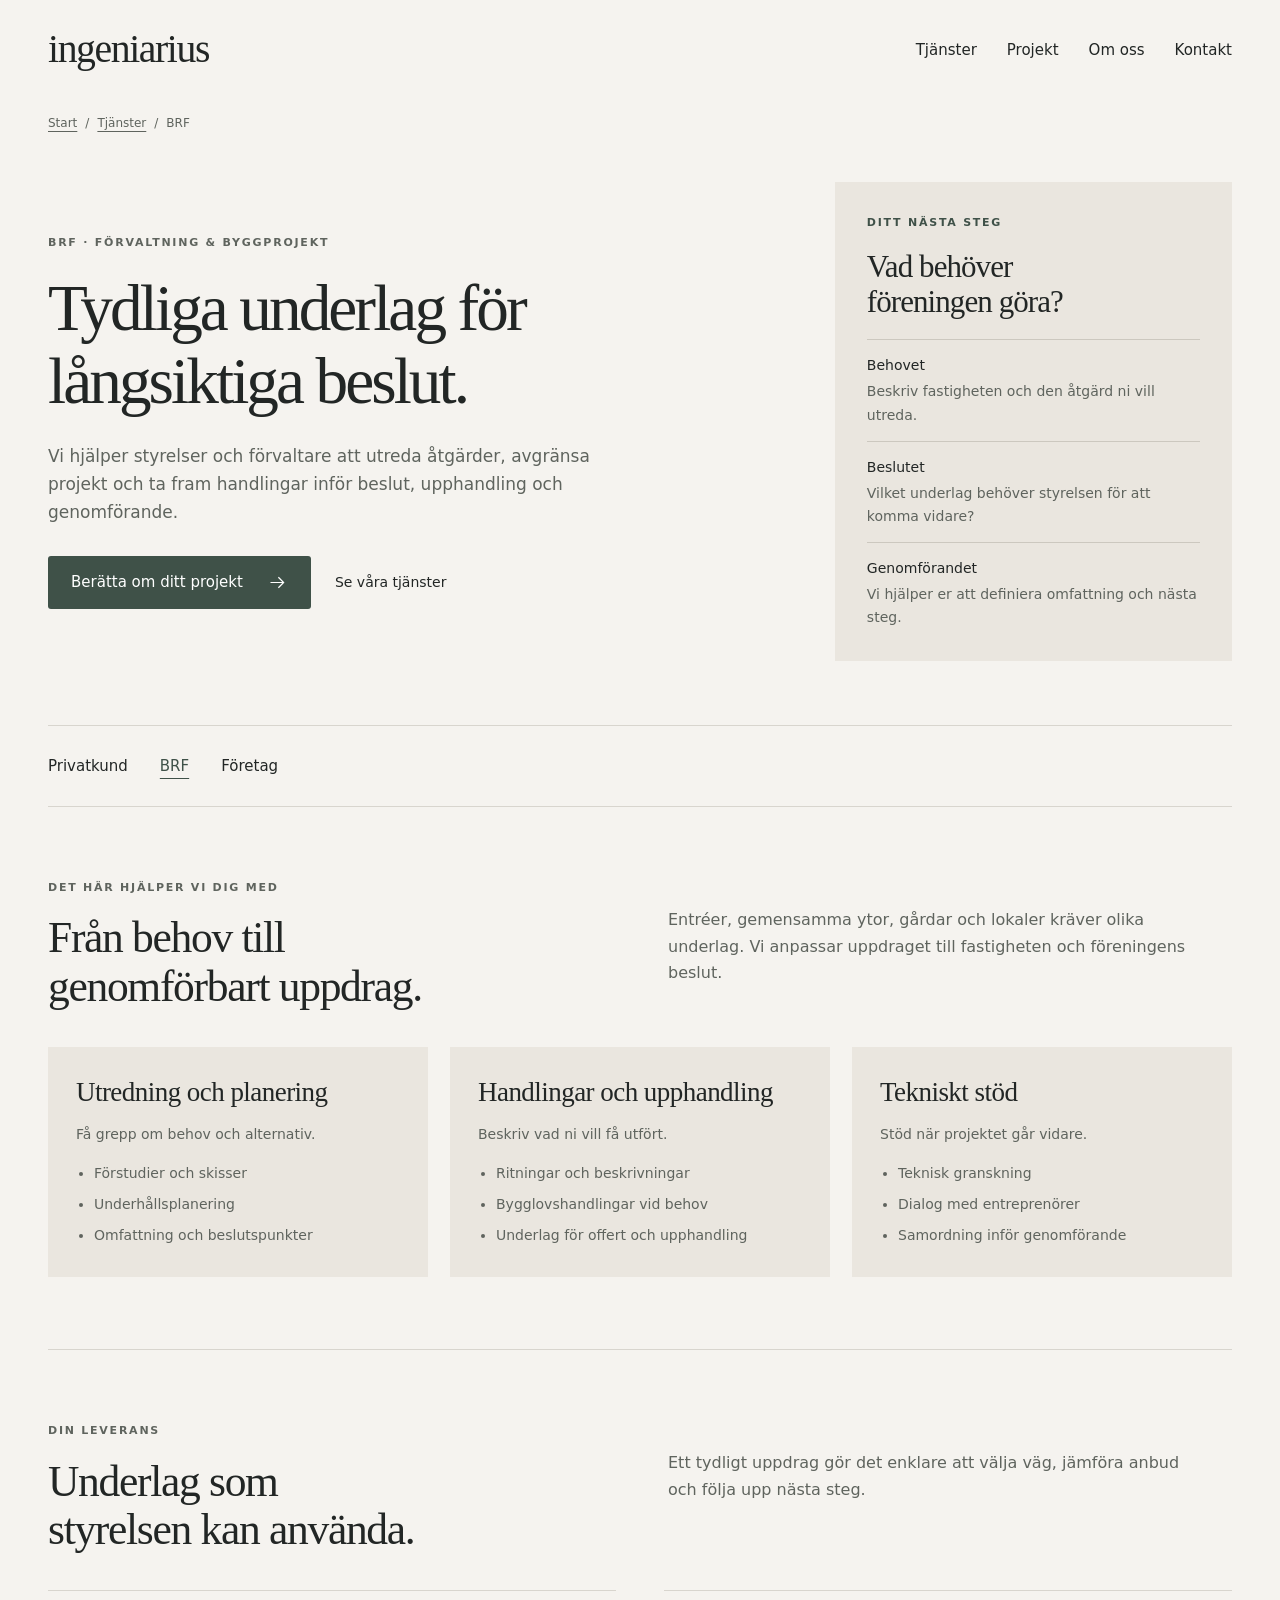
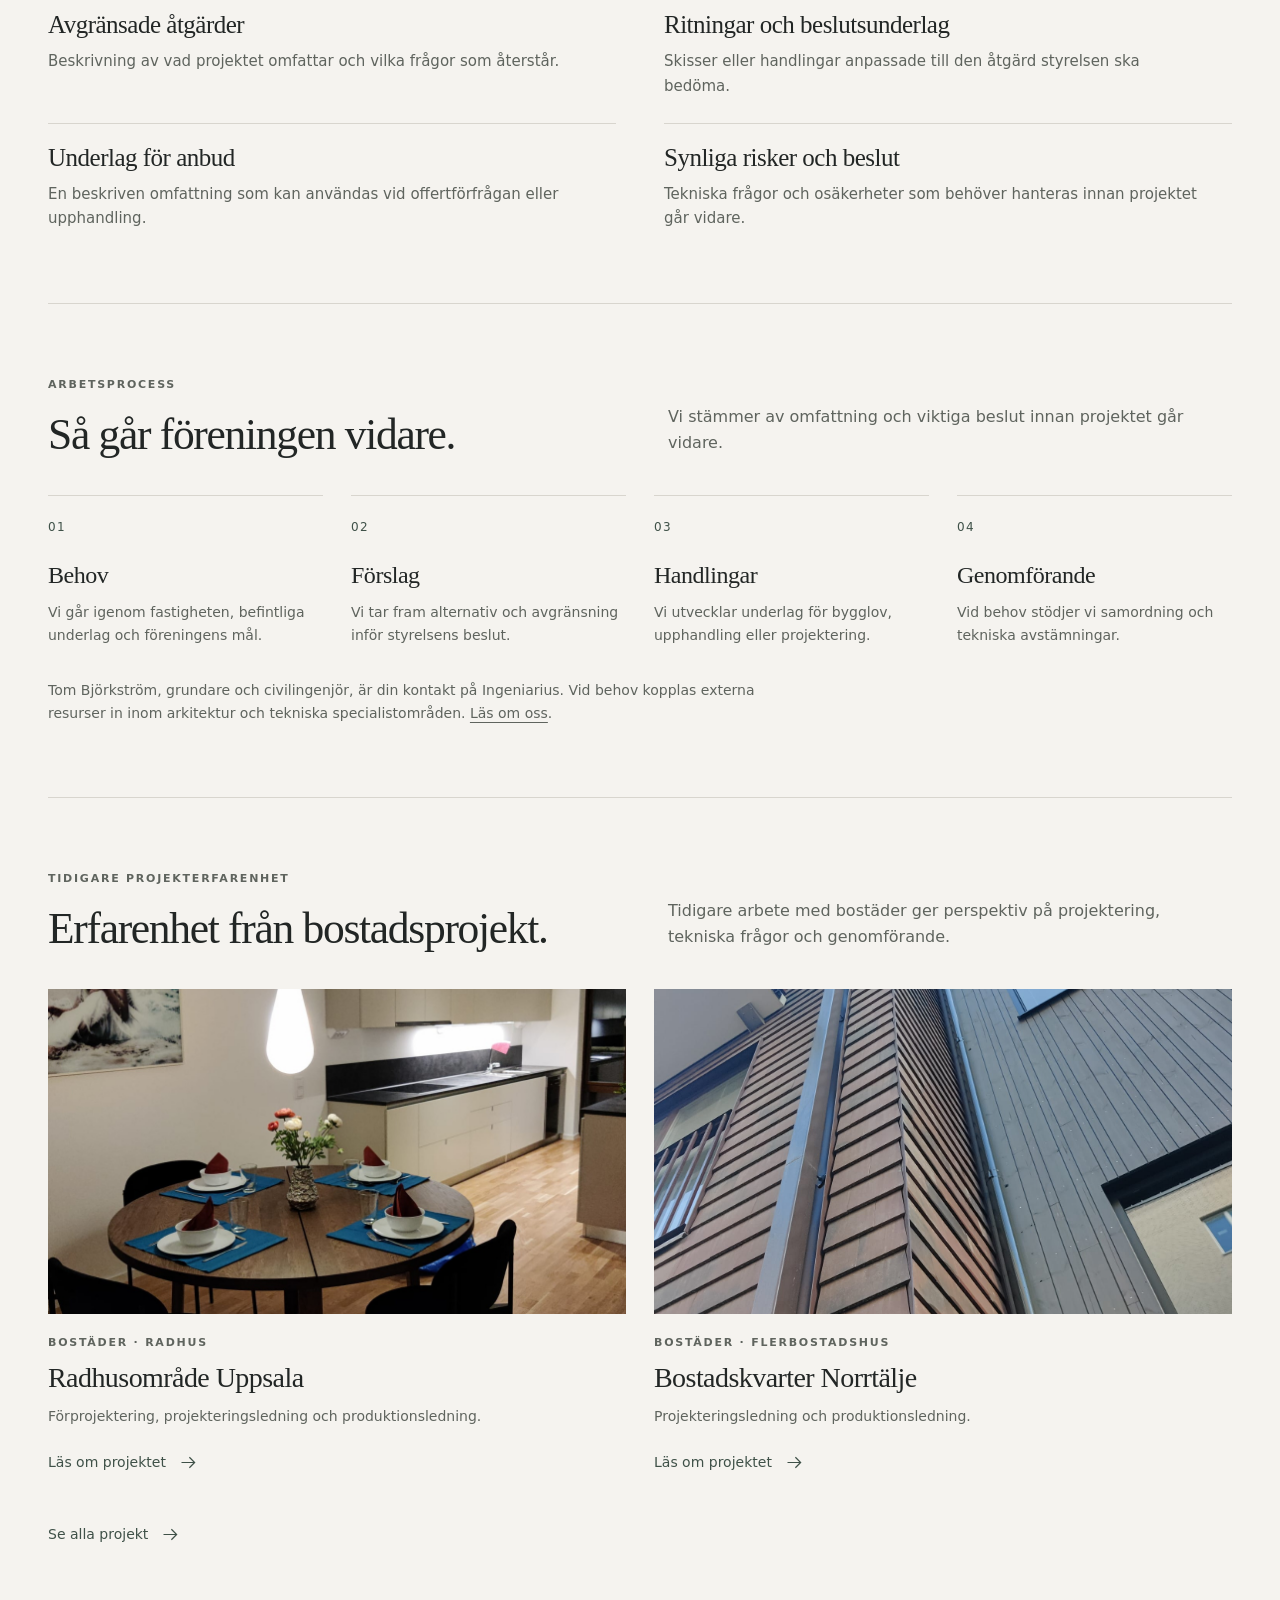
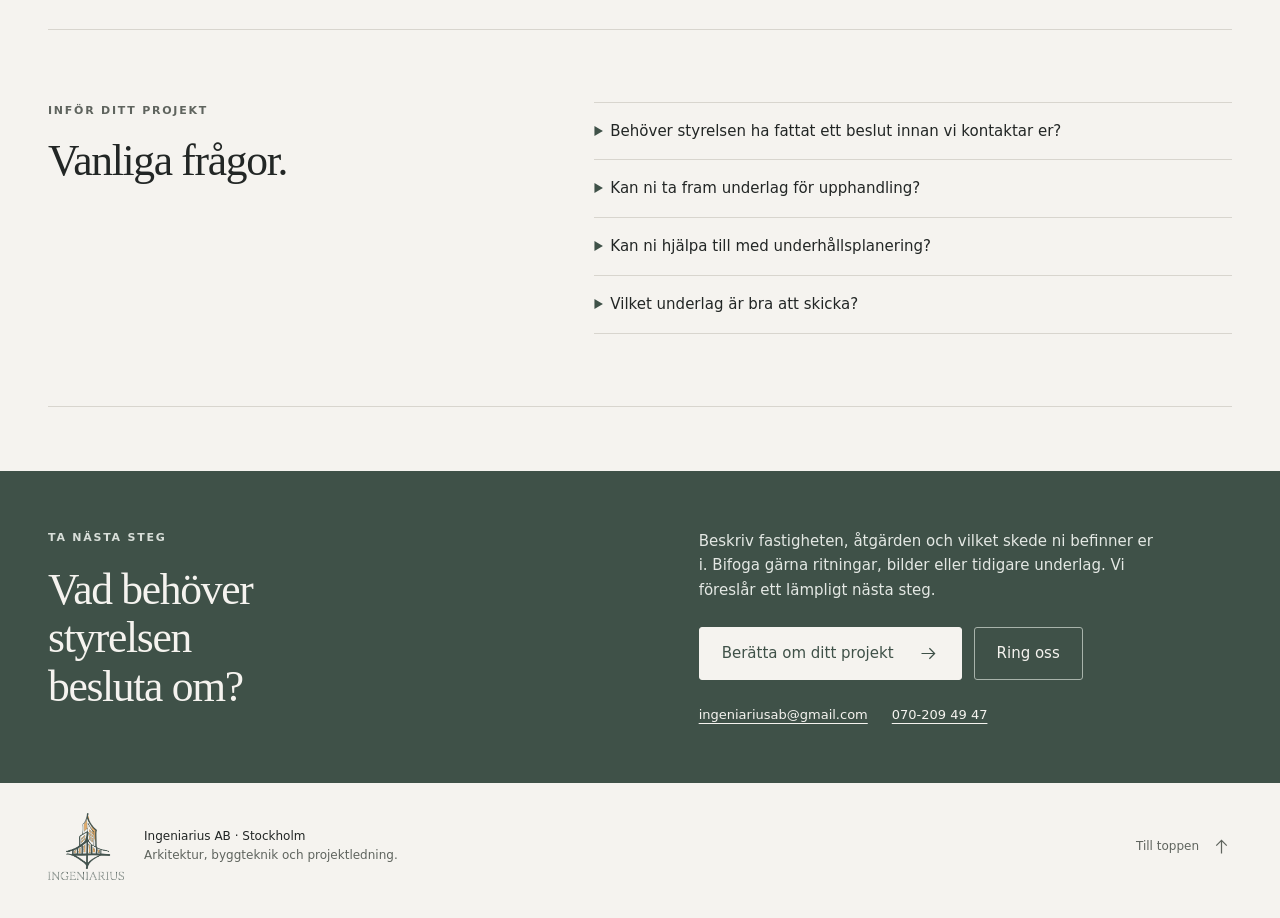
==== commit e087e8b4: "Present Tom as founder and describe external project resources" ====
--- a/brf-och-forvaltning.html
+++ b/brf-och-forvaltning.html
@@ -59,7 +59,7 @@
         <p class="section-intro">Vi stämmer av omfattning och viktiga beslut innan projektet går vidare.</p>
       </div>
         <ol class="process"><li><span class="step-number" aria-hidden="true">01</span><h3>Behov</h3><p>Vi går igenom fastigheten, befintliga underlag och föreningens mål.</p></li><li><span class="step-number" aria-hidden="true">02</span><h3>Förslag</h3><p>Vi tar fram alternativ och avgränsning inför styrelsens beslut.</p></li><li><span class="step-number" aria-hidden="true">03</span><h3>Handlingar</h3><p>Vi utvecklar underlag för bygglov, upphandling eller projektering.</p></li><li><span class="step-number" aria-hidden="true">04</span><h3>Genomförande</h3><p>Vid behov stödjer vi samordning och tekniska avstämningar.</p></li></ol>
-        <p class="people-note">Tom Björkström, civilingenjör, och Veronica Contreras Eitner, arkitekt SAR/MSA, förenar arkitektur, teknisk förståelse och projektledning. <a href="index.html#om-oss">Läs om oss</a>.</p>
+        <p class="people-note">Tom Björkström, grundare och civilingenjör, är din kontakt på Ingeniarius. Vid behov kopplas externa resurser in inom arkitektur och tekniska specialistområden. <a href="index.html#om-oss">Läs om oss</a>.</p>
       </section>
       <section class="section" aria-labelledby="referenser-rubrik">
         <div class="section-heading">
